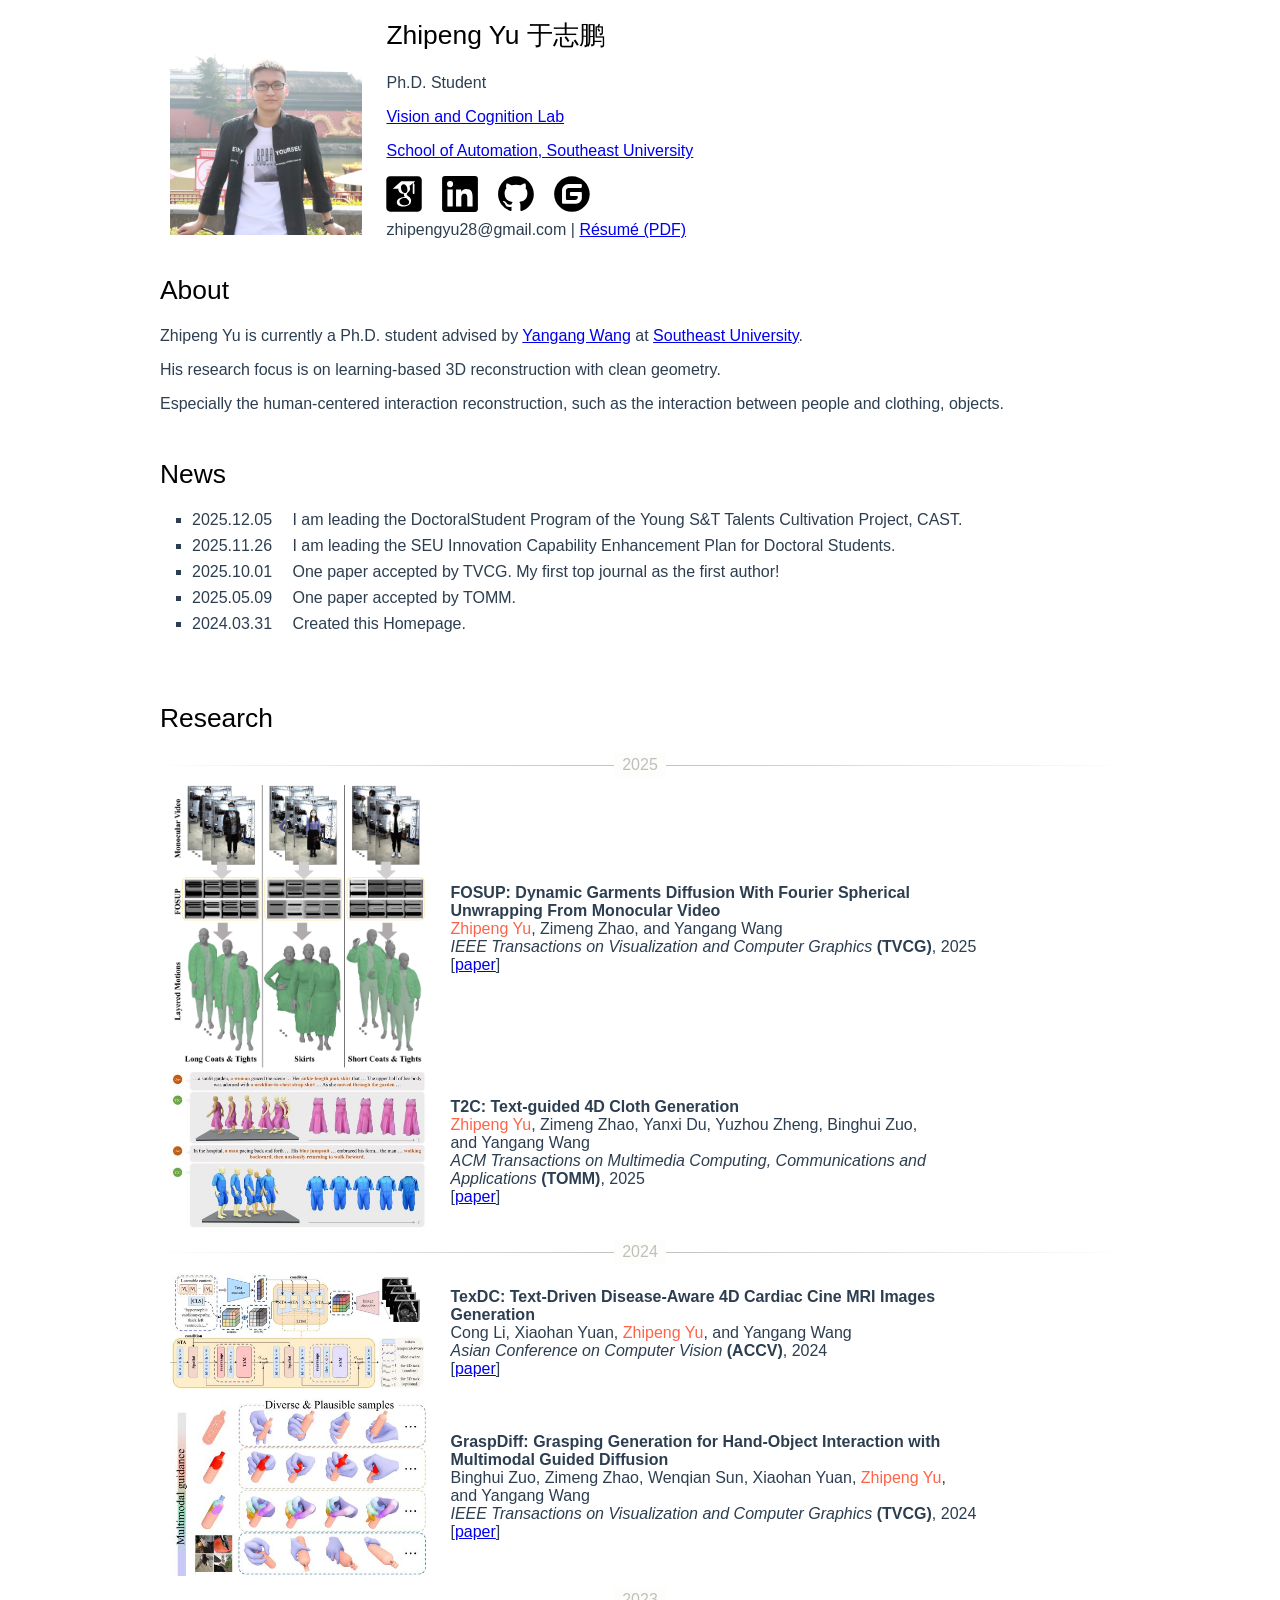
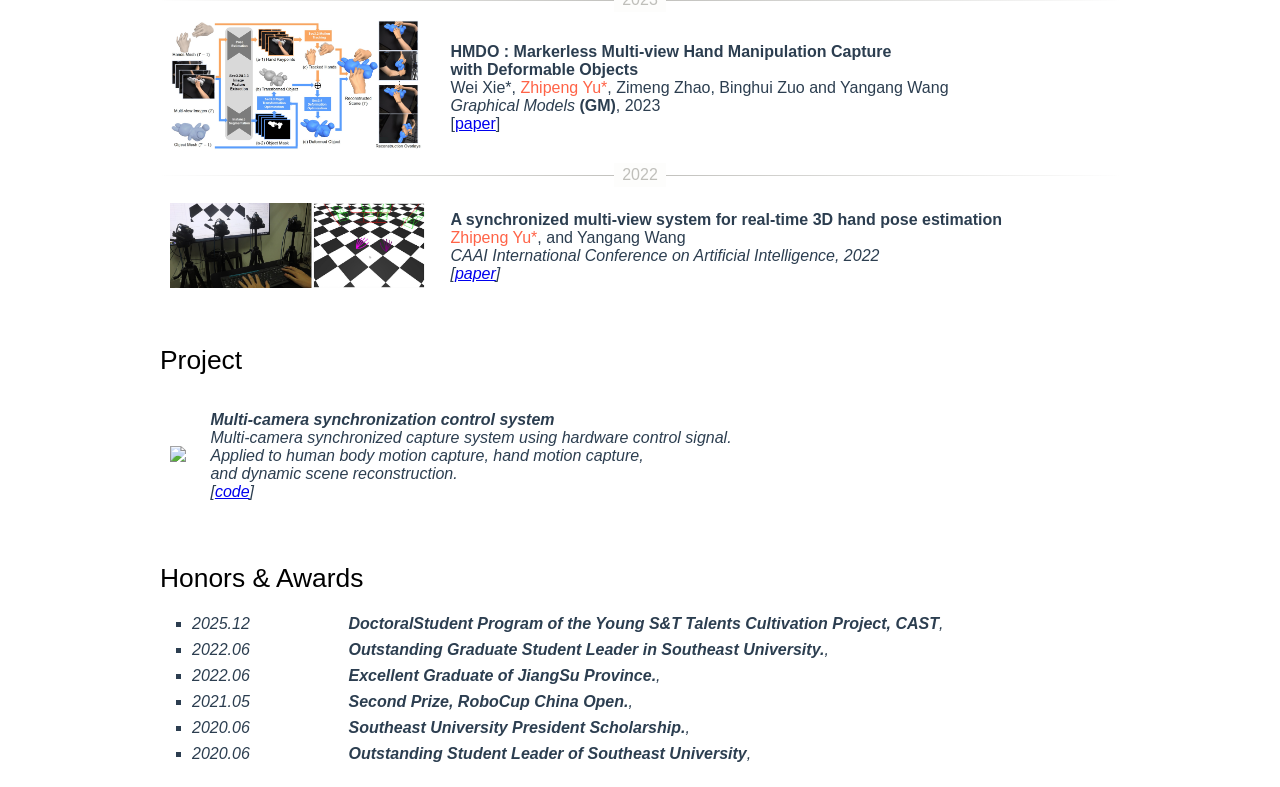
==== index.html @ 19be2512 "1" ====
<!DOCTYPE html>
<!-- saved from url=(0025)https://zhipengyu28.github.io/ -->
<html><head><meta http-equiv="Content-Type" content="text/html; charset=UTF-8">
    
    
    <title>Zhipeng Yu</title>
    
    <meta name="author" content="Zhipeng Yu">

    <!-- Enable responsive viewport -->
    <meta name="viewport" content="width=device-width, initial-scale=1.0">
    <meta name="keywords" content="Zhipeng Yu, Yu Zhipeng, Zhipeng, 于, 志鹏, 东南大学, 自动化学院">

    <!-- Le styles -->
    <link href="./Zhipeng Yu_files/bootstrap.min.css" rel="stylesheet">
    <link href="./Zhipeng Yu_files/font-awesome.min.css" rel="stylesheet">
    <link href="./Zhipeng Yu_files/syntax.css" rel="stylesheet">
    <link href="./Zhipeng Yu_files/style.css" rel="stylesheet">
    <link rel="shortcut icon" href="https://tneitap.gitee.io/assets/imgs/icons/head_mice.svg" type="image/x-icon">

    <link rel="alternate" type="application/rss+xml" title="" href="https://tneitap.gitee.io/assets/feed.xml">
    <!-- Global site tag (gtag.js) - Google Analytics -->
    <script type="text/javascript" async="" src="https://www.google-analytics.com/analytics.js"></script><script type="text/javascript" async="" src="./Zhipeng Yu_files/inpage_linkid.js.下载" id="undefined"></script><script type="text/javascript" async="" src="./Zhipeng Yu_files/ga.js.下载"></script><script type="text/javascript" async="" src="./Zhipeng Yu_files/analytics.js.下载"></script><script async="" src="./Zhipeng Yu_files/js"></script>
    <script>
        window.dataLayer = window.dataLayer || [];
        function gtag(){dataLayer.push(arguments);}
        gtag('js', new Date());

        gtag('config', 'UA-143609665-1');
    </script>

    <style>
        #icon-list li{list-style-type:none; float:left; margin:0px; padding-left: 0px}
        #icon-list li a { position:relative; display:block;margin-right:20px}
        #icon-list img { width: 36px; height: 36px; display:block}
        #icon-list img:hover { -webkit-transform: scale(1.2); 
                        -moz-transform: scale(1.2); 
                        -o-transform: scale(1.2); 
                        -ms-transform: scale(1.2); 
                        filter:alpha(Opacity=60);
                        -moz-opacity:0.6;
                        opacity: 0.6;}
    </style>
</head>

<body>
    <div class="ccontent"> 
    <!-- Post The Following Info in the center.  -->

        <div class="content heading">
        <!-- content heading -left -->
        <div id="contact-list" class="div_left">
                <img src="./Zhipeng Yu_files/yzp_profile.JPG" class="img-circle">
        </div>

        <!-- content heading -right -->
        <div id="contact-list" class="div_right">
            <h1>Zhipeng Yu 于志鹏</h1>
            <p>Ph.D. Student</p>
            <p><a href="https://www.yangangwang.com/#people">Vision and Cognition Lab</a></p>
            <p><a href="https://automation.seu.edu.cn/main.htm">School of Automation, Southeast University</a></p>

            <!-- Link of other accounts:  -->
            <div id="icon-list">
                <li><a href="https://scholar.google.com/citations?hl=en&user=5W_KqvQAAAAJ">
                    <img src="./Zhipeng Yu_files/link_ScholarSquare_1024full.svg" title="Google Scholar">
                    </a>
                </li>
                <li><a href="https://www.linkedin.com/in/%E5%BF%97%E9%B9%8F-%E4%BA%8E-923201301/">
                    <img src="./Zhipeng Yu_files/link_LinkedinSquare_1024full.svg" title="LinkedIn">
                    </a>
                </li>
                <li><a href="https://github.com/ZhiPengYU28">
                    <img src="./Zhipeng Yu_files/link_GithubCircle_1024full.svg" title="Github">
                    </a>
                </li>
                <li><a href="https://gitee.com/zhipengyu_admin">
                    <img src="./Zhipeng Yu_files/link_GiteeCircle_1024full.svg" title="Gitee">
                    </a>
                </li>
                <!-- <li><a href="https://stackoverflow.com/users/8906697/Zhipeng-Yu?tab=profile">
                    <img src="./Zhipeng Yu_files/link_StackoverflowSquare_1024full.svg" title="Stackoverflow">
                    </a>
                </li> -->
                <!-- <li><a href="https://www.zhihu.com/people/????">
                    <img src="./Zhipeng Yu_files/link_ZhihuSquare2.svg" title="ZhiHu">
                    </a>
                </li> -->
            </div>
            
            <div id="contact-list" style="line-height: 36px">
                <ul class="list-unstyled list-inline"></ul>
                <p>zhipengyu28@gmail.com | <a href="https://zhipengyu28.github.io/doc/resume.pdf"> Résumé (PDF) </a> </p>
            </div>
        </div> <!-- end div_right -->
        </div> <!-- end content heading -->

        <div class="Bio">
        <header>
            <h1 margin="0px"> About</h1>
        </header>
        <p>
        Zhipeng Yu is currently a Ph.D. student advised by <a href="https://www.yangangwang.com/">Yangang Wang</a> at <a href="https://www.seu.edu.cn/">Southeast University</a>. 
        </p>
        <p>
        His research focus is on learning-based 3D reconstruction with clean geometry.
        </p>
        Especially the human-centered interaction reconstruction, such as the interaction between people and clothing, objects.
        </div>

        <br>
        <br>
        <div class="News">
        <header>
            <h1> News</h1>
        </header>

        <ul style="padding-left:2em">
            <li style="padding-bottom:0.5em">
                <span style="display:inline-block;width:6em">2025.12.05</span>
                <span>I am leading the DoctoralStudent Program of the Young S&T Talents Cultivation Project, CAST.</span>
            </li>
            <li style="padding-bottom:0.5em">
                <span style="display:inline-block;width:6em">2025.11.26</span>
                <span> I am leading the SEU Innovation Capability Enhancement Plan for Doctoral Students.</span>
            </li>
            <li style="padding-bottom:0.5em">
                <span style="display:inline-block;width:6em">2025.10.01</span>
                <span>One paper accepted by TVCG. My first top journal as the first author!</span>
            </li>
            <li style="padding-bottom:0.5em">
                <span style="display:inline-block;width:6em">2025.05.09</span>
                <span>One paper accepted by TOMM.</span>
            </li>
            <li style="padding-bottom:0.5em">
                <span style="display:inline-block;width:6em">2024.03.31</span>
                <span>Created this Homepage.</span>
            </li>
        </ul>
        </div>
        

        <br>
        <br>
        <div class="Research">
        <header>
            <h1> Research </h1>
        </header>
            <hr class="hr-text" data-content="2025">
            <!-- TeGM -->
            <div id="FOSUP" class="div_left">
                <img src="./Zhipeng Yu_files/FOSUP.jpg" class="img-square" width="256">
            </div>
            <div id="FOSUP" class="div_right">
                <p><strong>FOSUP: Dynamic Garments Diffusion With Fourier Spherical <br> Unwrapping From Monocular Video</strong>
                    <br><font color="#FF6347">Zhipeng Yu</font>, Zimeng Zhao, and Yangang Wang<br>
                    <em>IEEE Transactions on Visualization and Computer Graphics</em><b> (TVCG)</b>, 2025
                    <br>[<a href="https://ieeexplore.ieee.org/document/11217272">paper</a>]
                </p>
            </div>

            <!-- T2C -->
            <div id="T2C" class="div_left">
                <img src="./Zhipeng Yu_files/T2C.jpg" class="img-square" width="256">
            </div>
            <div id="T2C" class="div_right">
                <p><strong>T2C: Text-guided 4D Cloth Generation</strong>
                    <br><font color="#FF6347">Zhipeng Yu</font>, Zimeng Zhao, Yanxi Du, Yuzhou Zheng, Binghui Zuo, <br>and Yangang Wang<br>
                    <em>ACM Transactions on Multimedia Computing, Communications and <br>Applications</em><b> (TOMM)</b>, 2025
                    <br>[<a href="https://dl.acm.org/doi/10.1145/3735642">paper</a>]
                </p>
            </div>

            <hr class="hr-text" data-content="2024">
            <!-- TexDC -->
            <div id="TexDC" class="div_left">
                <img src="./Zhipeng Yu_files/TexDC.jpg" class="img-square" width="256">
            </div>
            <div id="TexDC" class="div_right">
                <p><strong>TexDC: Text-Driven Disease-Aware 4D Cardiac Cine MRI Images <br>Generation</strong>
                    <br>Cong Li, Xiaohan Yuan, <font color="#FF6347">Zhipeng Yu</font>, and Yangang Wang<br>
                    <em>Asian Conference on Computer Vision</em><b> (ACCV)</b>, 2024
                    <br>[<a href="https://openaccess.thecvf.com/content/ACCV2024/html/Liu_TexDC_Text-Driven_Disease-Aware_4D_Cardiac_Cine_MRI_Images_Generation_ACCV_2024_paper.html">paper</a>]
                </p>
            </div>

            <!-- GraspDiff -->
            <div id="GraspDiff" class="div_left">
                <img src="./Zhipeng Yu_files/GraspDiff.jpg" class="img-square" width="256">
            </div>
            <div id="GraspDiff" class="div_right">
                <p><strong>GraspDiff: Grasping Generation for Hand-Object Interaction with <br>Multimodal Guided Diffusion</strong>
                    <br>Binghui Zuo, Zimeng Zhao, Wenqian Sun, Xiaohan Yuan, <font color="#FF6347">Zhipeng Yu</font>, <br>and Yangang Wang<br>
                    <em>IEEE Transactions on Visualization and Computer Graphics</em><b> (TVCG)</b>, 2024
                    <br>[<a href="https://ieeexplore.ieee.org/document/10689328">paper</a>]
                </p>
            </div>

            <hr class="hr-text" data-content="2023">
            <!-- hmdo2023 -->
            <!-- https://www.webofscience.com/wos/alldb/full-record/MEDLINE:37022000 -->
            <div id="hmdo2023" class="div_left">
                <img src="./Zhipeng Yu_files/paper_2023_hmdo.png" class="img-square" width="256">
            </div>
            <div id="hmdo2023" class="div_right">
                <p><strong>HMDO : Markerless Multi-view Hand Manipulation Capture <br>with Deformable Objects</strong>
                    <br>Wei Xie*, <font color="#FF6347">Zhipeng Yu*</font>, Zimeng Zhao, Binghui Zuo and Yangang Wang<br>
                    <em>Graphical Models</em><b> (GM)</b>, 2023
                    <br>[<a href="https://arxiv.org/abs/2301.07652">paper</a>]
                </p>
            </div>

            <hr class="hr-text" data-content="2022">
            <!-- CICAI -->
            <!-- https://www.webofscience.com/wos/alldb/full-record/MEDLINE:37022000 -->
            <div id="CICAI" class="div_left">
                <img src="./Zhipeng Yu_files/CICAI.jpg" class="img-square" width="256">
            </div>
            <div id="CICAI" class="div_right">
                <p><strong>A synchronized multi-view system for real-time 3D hand pose estimation</strong>
                    <br><font color="#FF6347">Zhipeng Yu*</font>, and Yangang Wang<br>
                    <em>CAAI International Conference on Artificial Intelligence, 2022
                    <br>[<a href="https://dl.acm.org/doi/10.1007/978-3-031-20503-3_53">paper</a>]
                </p>
            </div>
        </div>


        <br>
        <br/>
        <div class="Project">
        <header>
            <h1> Project </h1>
        </header>
            <!-- Multi-camera synchronization control system -->
            <div id="camera2023" class="div_left">
                <img src="./Zhipeng Yu_files/project_2022_multicamera.png" class="img-square" width="256">
            </div>
            <div id="camera2023" class="div_right">
                <p><strong>Multi-camera synchronization control system</strong>
                    <br>Multi-camera synchronized capture system using hardware control signal.
                    <br>Applied to human body motion capture, hand motion capture, <br>and dynamic scene reconstruction.
                    <br>[<a href="https://gitee.com/seuvcl/vclopenmocap">code</a>]
                </p>
            </div>
        </div>
        

        <br/>
        <br>
        <div class="Honors & Awards">
        <header>
            <h1> Honors & Awards </h1>
        </header>

        <ul style="padding-left:2em">
            <li style="padding-bottom:0.5em">
                <span style="display:inline-block;width:9.5em">2025.12</span>
                <span style="font-weight:bold">DoctoralStudent Program of the Young S&T Talents Cultivation Project, CAST</span>, 
            </li>
            <li style="padding-bottom:0.5em">
                <span style="display:inline-block;width:9.5em">2022.06</span>
                <span style="font-weight:bold">Outstanding Graduate Student Leader in Southeast University.</span>, 
            </li>
            <li style="padding-bottom:0.5em">
                <span style="display:inline-block;width:9.5em">2022.06</span>
                <span style="font-weight:bold">Excellent Graduate of JiangSu Province.</span>, 
            </li>
            <li style="padding-bottom:0.5em">
                <span style="display:inline-block;width:9.5em">2021.05</span>
                <span style="font-weight:bold">Second Prize, RoboCup China Open.</span>, 
            </li>
            <li style="padding-bottom:0.5em">
                <span style="display:inline-block;width:9.5em">2020.06</span>
                <span style="font-weight:bold">Southeast University President Scholarship.</span>, 
            </li>
            <li style="padding-bottom:0.5em">
                <span style="display:inline-block;width:9.5em">2020.06</span>
                <span style="font-weight:bold">Outstanding Student Leader of Southeast University</span>, 
            </li>
        </ul></div>


    </div>
    <!-- end div of ccontent  -->

</body></html>
---- Zhipeng Yu_files/style.css ----
@import url(http://fonts.googleapis.com/css?family=Ubuntu:500&subset=latin,latin-ext);

body {
    text-align: center;
    font-size: 16px;
    font-weight: 400;
	color: #2c3e50;
    font-family: Tahoma, Arial, sans-serif;
/*     margin: 0 auto; */
}

div.ccontent {
    zoom: 1;
    display*: inline;
    text-align: left;
    margin-left: auto;
    margin-right: auto;
    vertical-align: middle;
    max-width: 960px;
    min-width: 330px;
    padding-left: 10px;
    padding-right: 10px;
}

img.img-circle {
    max-width:100%;
    height:auto;
    display:block
}
div.heading {
    text-align: left;
    position: relative;
    z-index: 1;
}
div.heading div.div_left {
    padding: 30px 10px 30px 10px;
    max-width: 20%;
    min-width: 150px;
}
div.div_left, div.div_right {
    padding-left: 10px;
    padding-right: 10px;
}
div.div_left, div.div_right {
    display: inline-block;
    zoom: 1;
    display*: inline;
    text-align: left;
    margin-left: auto;
    margin-right: auto;
    vertical-align: middle;
    max-width: 960px;
}

span.highlight {
    color: #BB2222;
}

a.nav-link {
	padding-bottom: 5px;
	padding-top: 7px;
	color: #aaa;
}
a.nav-link i{
	font-size: 16px;
}
a.nav-link:hover { color: #777 }

#bio {
	font-family: "Courier New", Courier, monospace;
	font-size: 11px;
	margin: 0 auto;
	margin-bottom: 10px;
}

.page-header {
	color: #e74c3c;
	text-shadow: 1px 1px 1px rgba(150, 150, 150, 1);
}

article{
	margin-bottom: 40px;
}

.article_body{
	margin-top: 20px;
	margin-bottom: 20px;
}

.post-date {
	text-transform: uppercase;
	font-size: 14px;
	letter-spacing: 3px;
}

article {
	padding: 0 5% 0;
}

article.home div a, article.home pre a { color: #2c3e50; }
article.home div a:hover, article.home pre a:hover { color: #2c3e50; text-decoration: none; }
article img { max-width: 100%; }

h1,h2,h3,h4,h5,h6 { font-family: 'Ubuntu', sans-serif; }
article.home h1,
article.home h2,
article.home h3,
article.home h4,
article.home h5,
article.home h6 {
	font-family: 'Ubuntu', sans-serif;
	color: #f2756a;
}

article.home h1 a,
article.home h2 a,
article.home h3 a,
article.home h4 a {
	color: #f2756a;
}
article.home h1 a:hover,
article.home h2 a:hover,
article.home h3 a:hover,
article.home h4 a:hover {
	color: #e74c3c;
}

.author .author-image {
  float: left;
  margin-right: 20px;
}

footer {
	padding-top: 15px;
	font-family: 'Ubuntu';
}

/* nav-vertical-tabs component */
.nav-tabs-vertical {
    border-right: 1px solid #ddd;
}

.nav-tabs-vertical li {
    margin-right: -1px;
}

.nav-tabs-vertical>li.active>a, .nav-tabs-vertical>li.active>a:hover, .nav-tabs-vertical>li.active>a:focus {
    color: #555;
    cursor: default;
    background-color: #fff;
    border: 1px solid #ddd;
    border-right-color: transparent;
}

.nav-tabs-vertical>li>a {
    line-height: 1.428571429;
    border: 1px solid transparent;
    border-radius: 4px 0 0 4px;
}

.badge { background: #F2756A; }

#nav-menu{
    position: fixed;
    top: 45px;
    right: 45px;
    z-index: 2000;
}
#nav-menu .dropdown-menu {
    left: inherit;
    right: 0px;
}

ul.dropdown-menu>li>a>i.fa {
    width: 1.3em;
}

li {
    list-style-type: square;
}
h1, h2, h3, h4, h5, h6 {
    font: normal 165% 'century gothic', arial, sans-serif;
    color: #000000;
    margin: 0 0 14px 0;
    padding: 10px 0 5px 0;
}

.hr-text {
    line-height: 1em;
    position: relative;
    outline: 0;
    border: 0;
    color: black;
    text-align: center;
    height: 1.5em;
    opacity: 0.5;
    &:before {
      content: '';
      background: linear-gradient(to right, transparent, #818078, transparent);
      position: absolute;
      left: 0;
      top: 50%;
      width: 100%;
      height: 1px;
    }
    &:after {
      content: attr(data-content);
      position: relative;
      display: inline-block;
      color: black;
      padding: 0 0.5em;
      line-height: 1.5em;
      color: #818078;
      background-color: #fcfcfa;
    }
  }
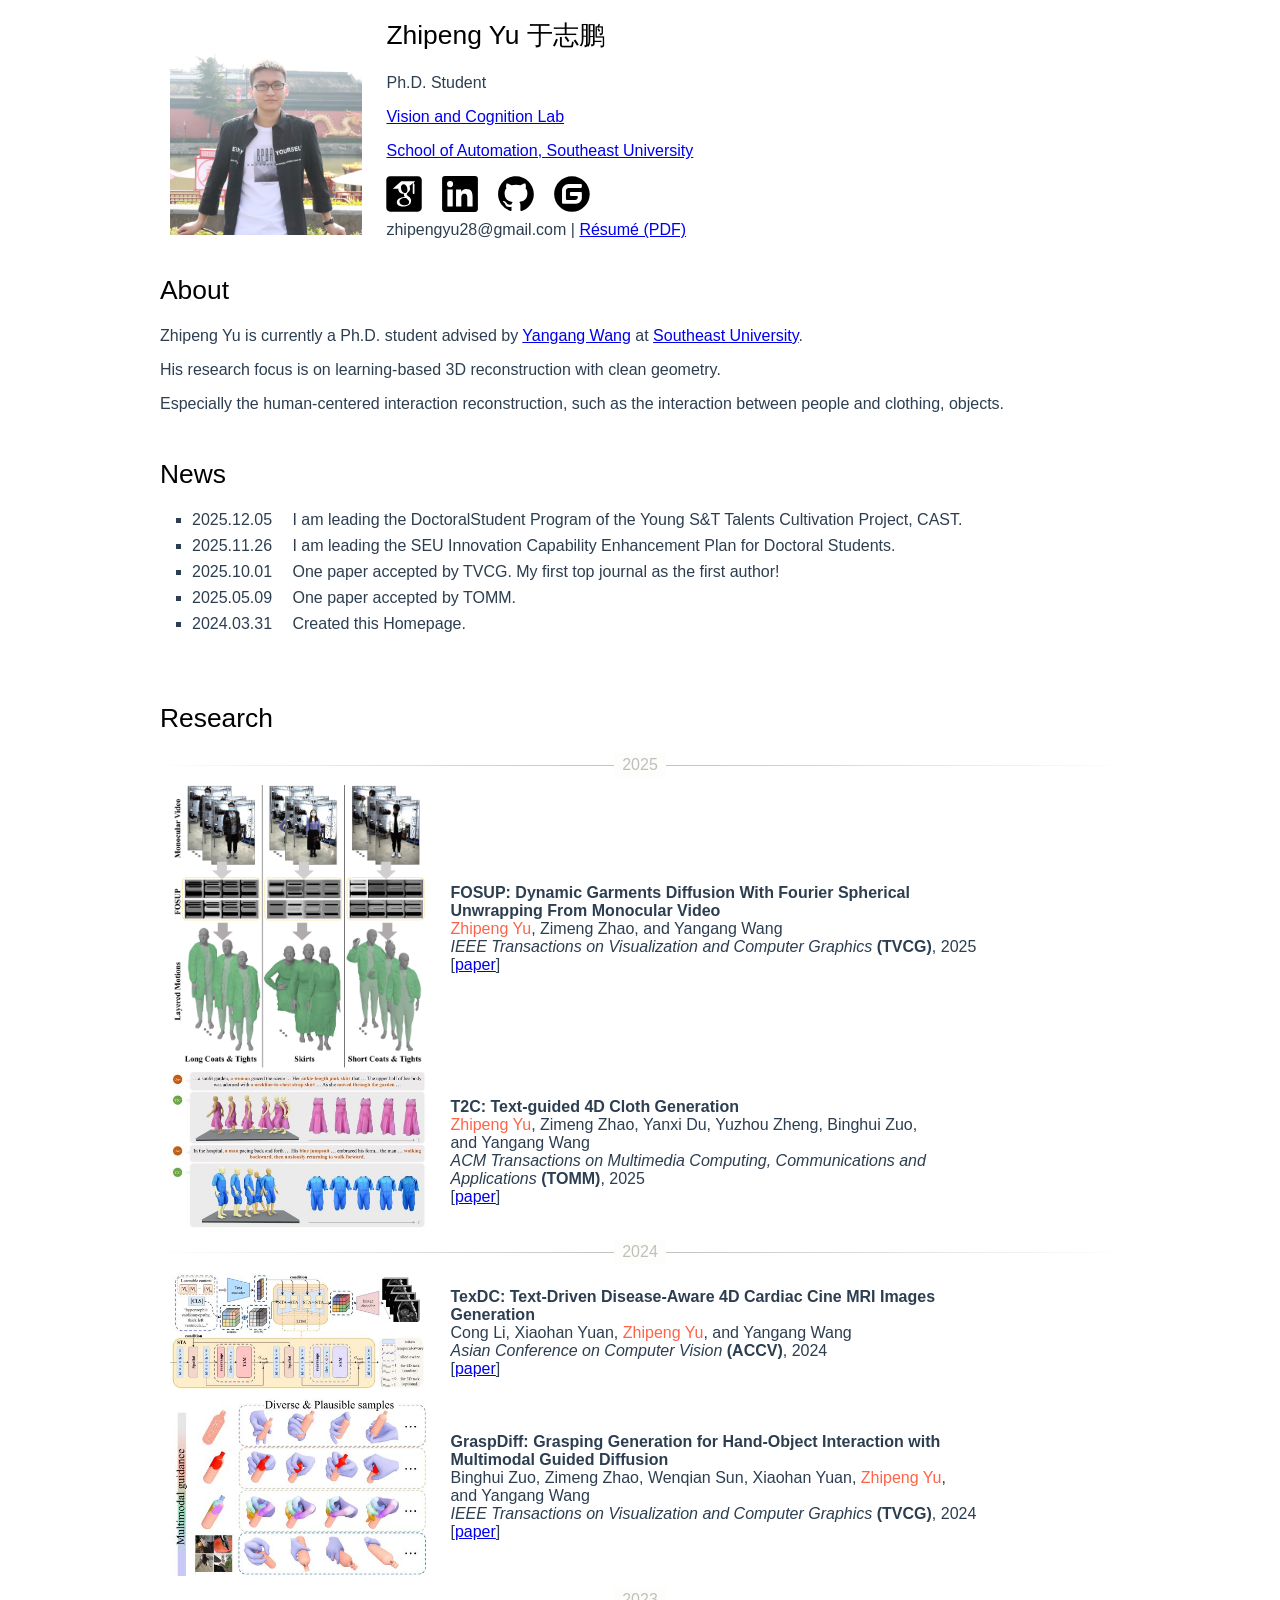
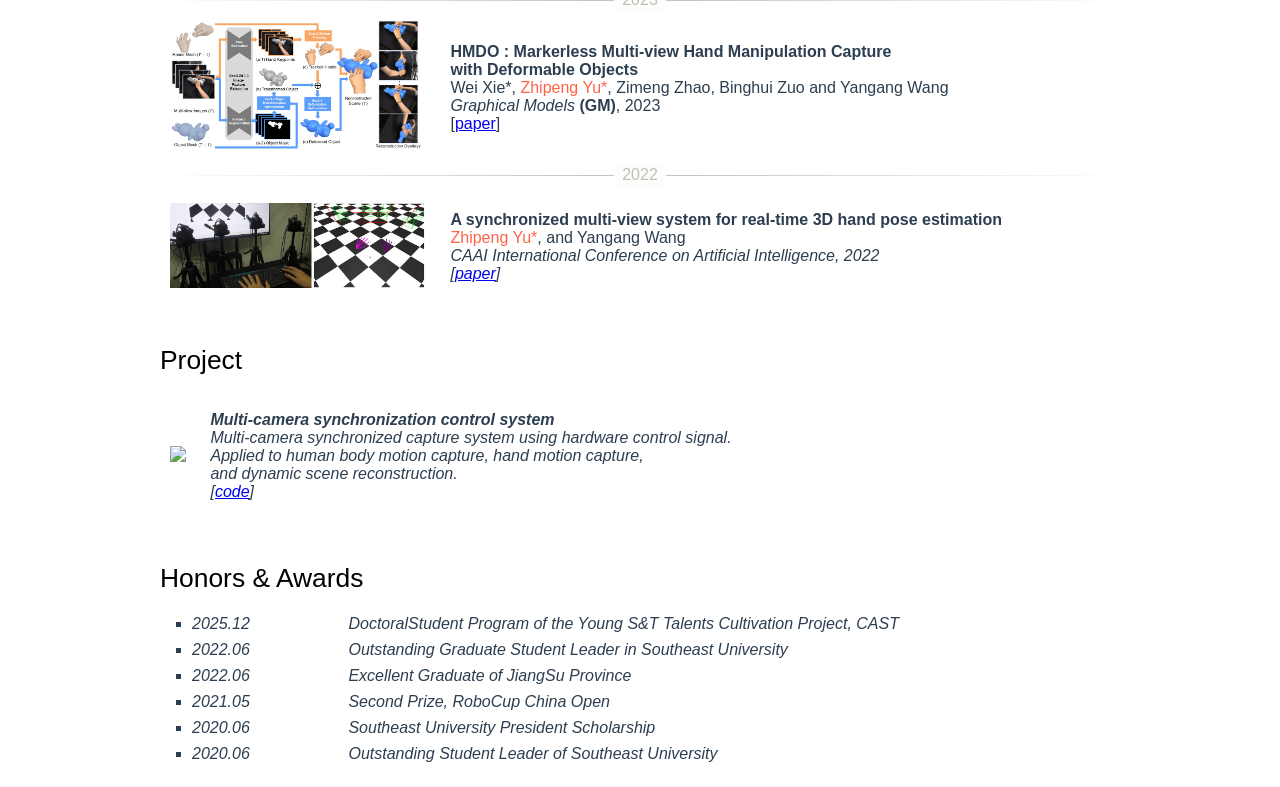
==== commit 0abc8c0c: "111" ====
--- a/index.html
+++ b/index.html
@@ -256,27 +256,27 @@
         <ul style="padding-left:2em">
             <li style="padding-bottom:0.5em">
                 <span style="display:inline-block;width:9.5em">2025.12</span>
-                <span style="font-weight:bold">DoctoralStudent Program of the Young S&T Talents Cultivation Project, CAST</span>, 
+                DoctoralStudent Program of the Young S&T Talents Cultivation Project, CAST
             </li>
             <li style="padding-bottom:0.5em">
                 <span style="display:inline-block;width:9.5em">2022.06</span>
-                <span style="font-weight:bold">Outstanding Graduate Student Leader in Southeast University.</span>, 
+                Outstanding Graduate Student Leader in Southeast University
             </li>
             <li style="padding-bottom:0.5em">
                 <span style="display:inline-block;width:9.5em">2022.06</span>
-                <span style="font-weight:bold">Excellent Graduate of JiangSu Province.</span>, 
+                Excellent Graduate of JiangSu Province
             </li>
             <li style="padding-bottom:0.5em">
                 <span style="display:inline-block;width:9.5em">2021.05</span>
-                <span style="font-weight:bold">Second Prize, RoboCup China Open.</span>, 
+                Second Prize, RoboCup China Open
             </li>
             <li style="padding-bottom:0.5em">
                 <span style="display:inline-block;width:9.5em">2020.06</span>
-                <span style="font-weight:bold">Southeast University President Scholarship.</span>, 
+                Southeast University President Scholarship
             </li>
             <li style="padding-bottom:0.5em">
                 <span style="display:inline-block;width:9.5em">2020.06</span>
-                <span style="font-weight:bold">Outstanding Student Leader of Southeast University</span>, 
+                Outstanding Student Leader of Southeast University
             </li>
         </ul></div>
 
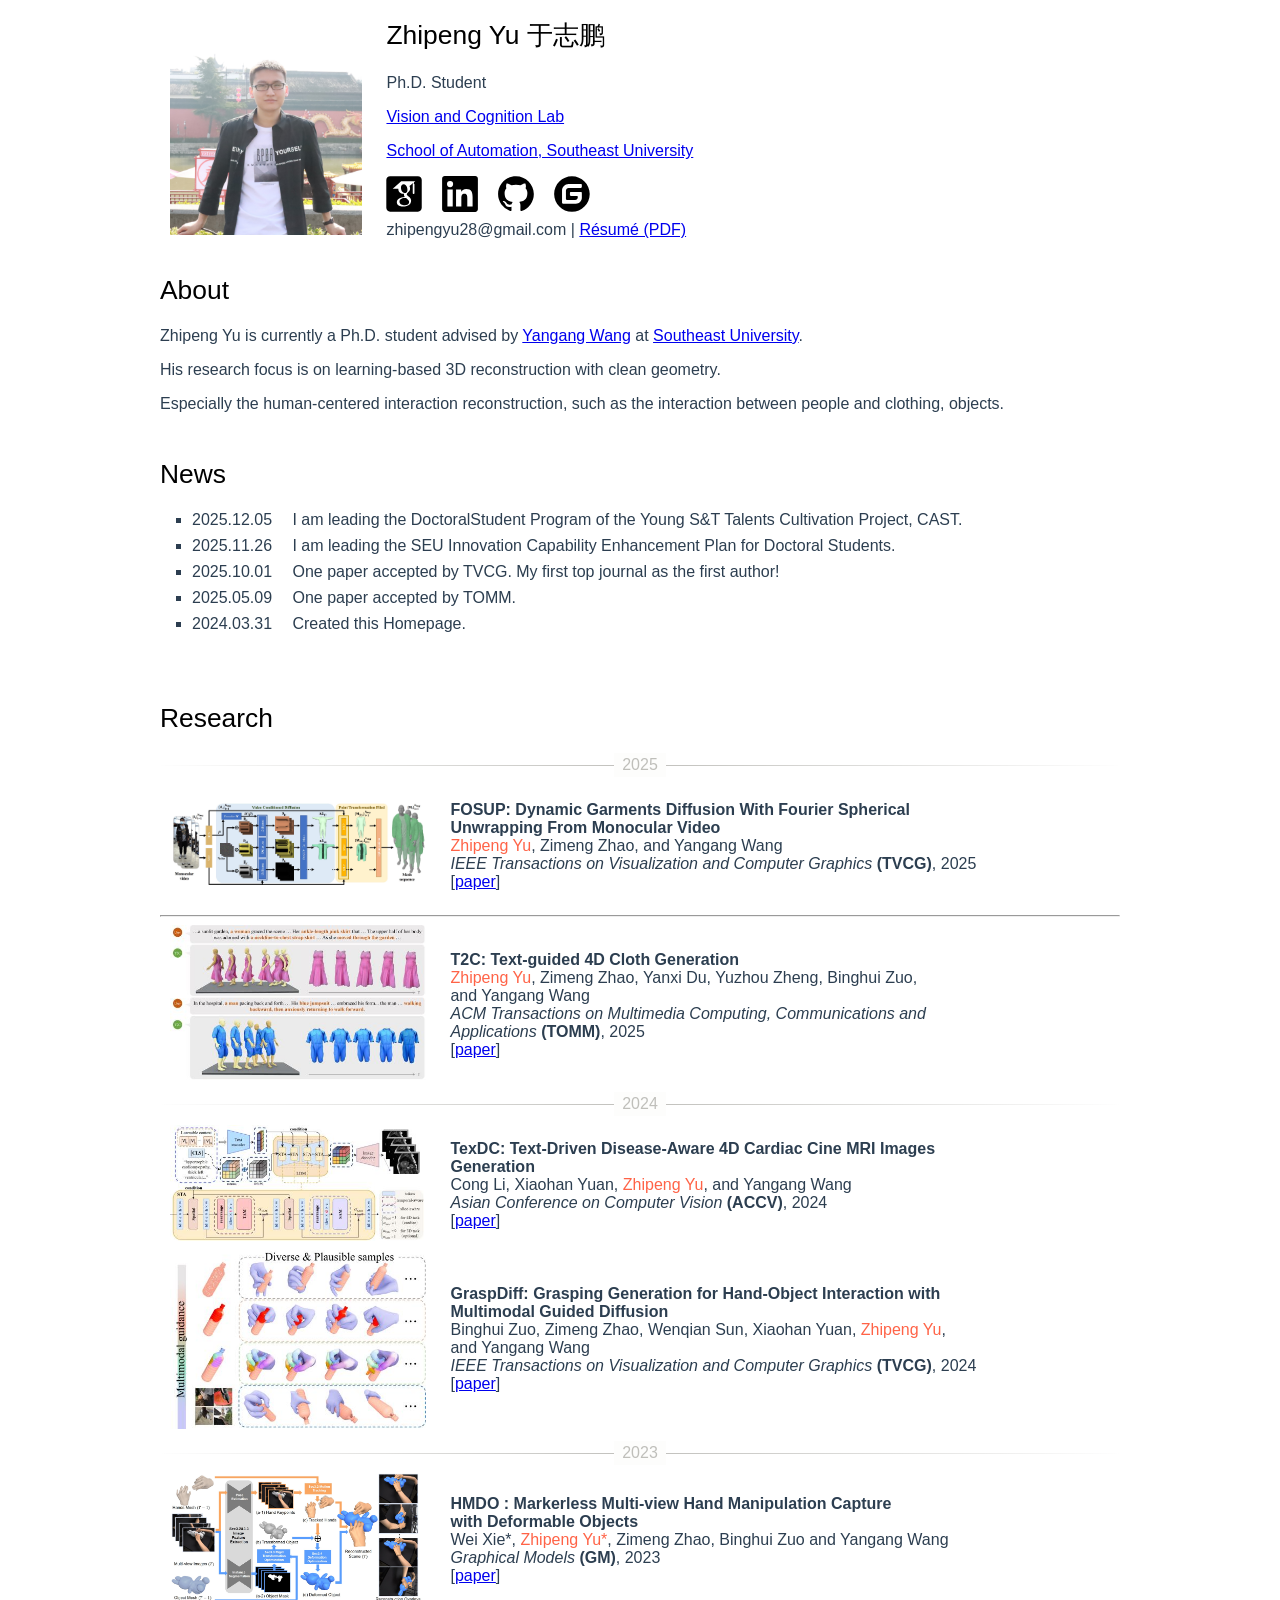
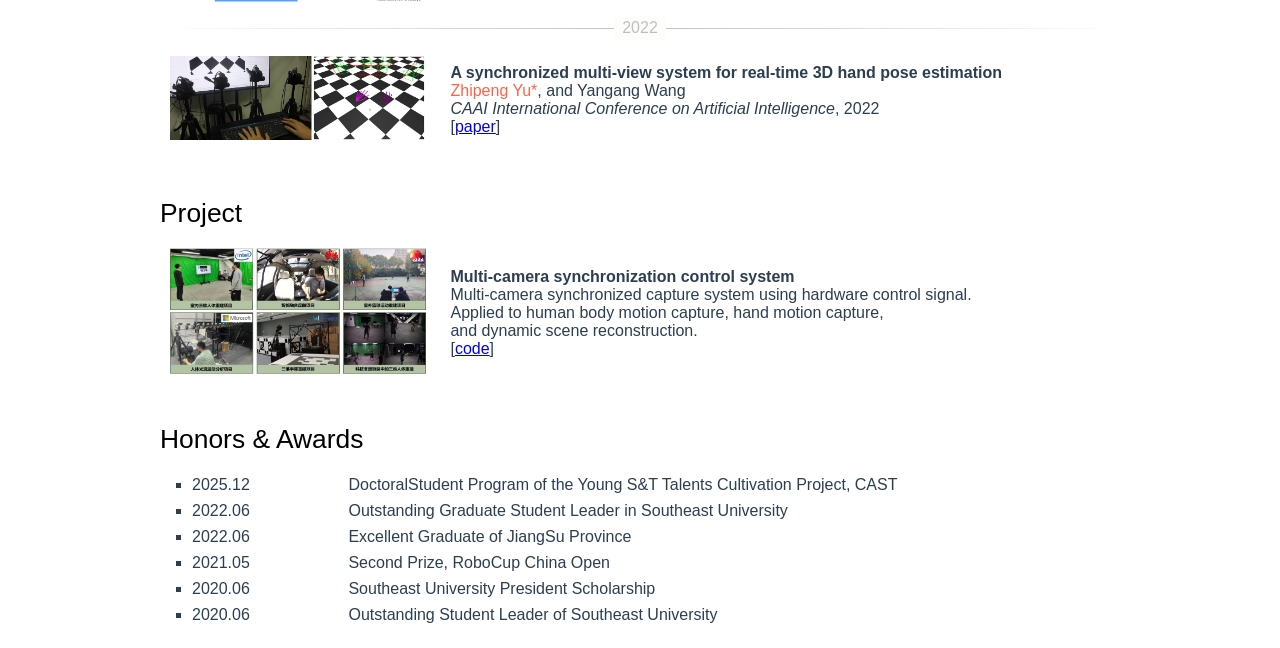
==== commit 98c06116: "111" ====
--- a/index.html
+++ b/index.html
@@ -159,6 +159,8 @@
                 </p>
             </div>
 
+            <hr class="hr">
+
             <!-- T2C -->
             <div id="T2C" class="div_left">
                 <img src="./Zhipeng Yu_files/T2C.jpg" class="img-square" width="256">
@@ -219,7 +221,7 @@
             <div id="CICAI" class="div_right">
                 <p><strong>A synchronized multi-view system for real-time 3D hand pose estimation</strong>
                     <br><font color="#FF6347">Zhipeng Yu*</font>, and Yangang Wang<br>
-                    <em>CAAI International Conference on Artificial Intelligence, 2022
+                    <em>CAAI International Conference on Artificial Intelligence</em>, 2022
                     <br>[<a href="https://dl.acm.org/doi/10.1007/978-3-031-20503-3_53">paper</a>]
                 </p>
             </div>
@@ -234,7 +236,7 @@
         </header>
             <!-- Multi-camera synchronization control system -->
             <div id="camera2023" class="div_left">
-                <img src="./Zhipeng Yu_files/project_2022_multicamera.png" class="img-square" width="256">
+                <img src="./Zhipeng Yu_files/project_2022_multicamera.jpg" class="img-square" width="256">
             </div>
             <div id="camera2023" class="div_right">
                 <p><strong>Multi-camera synchronization control system</strong>
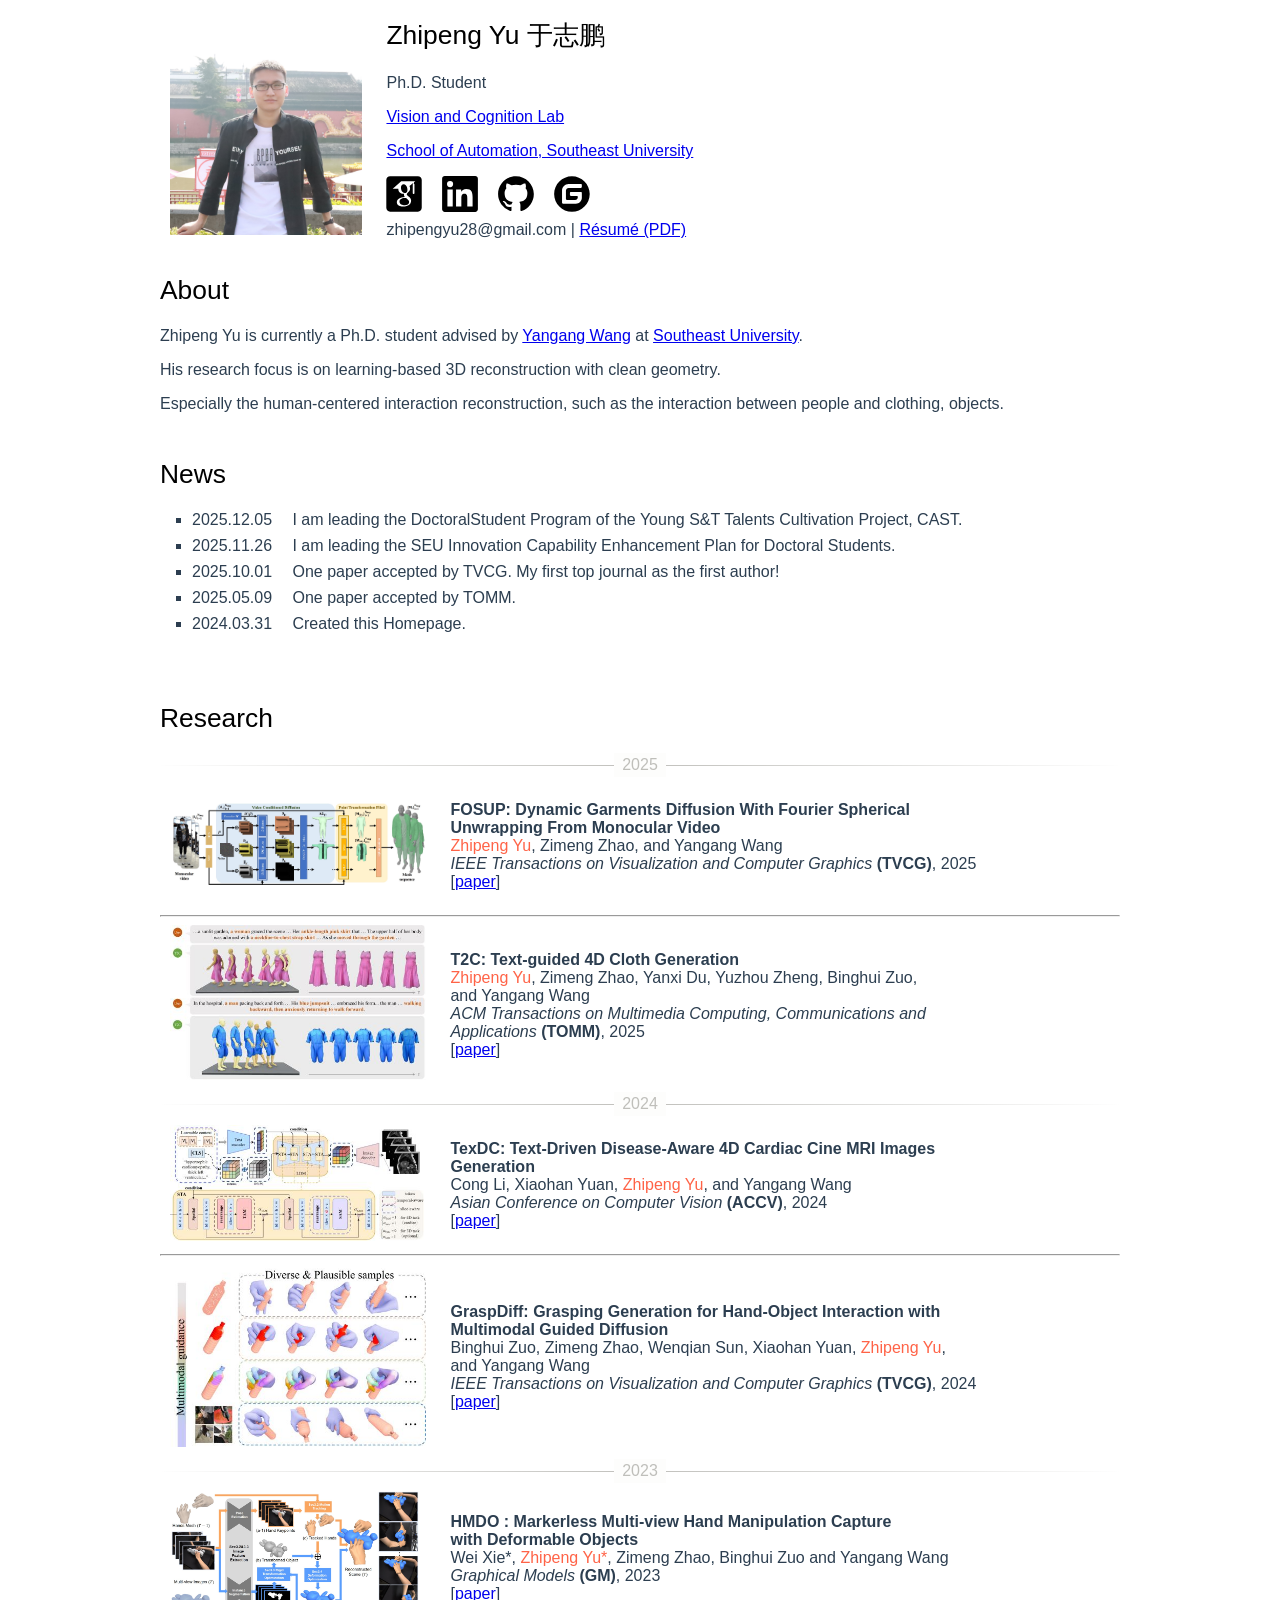
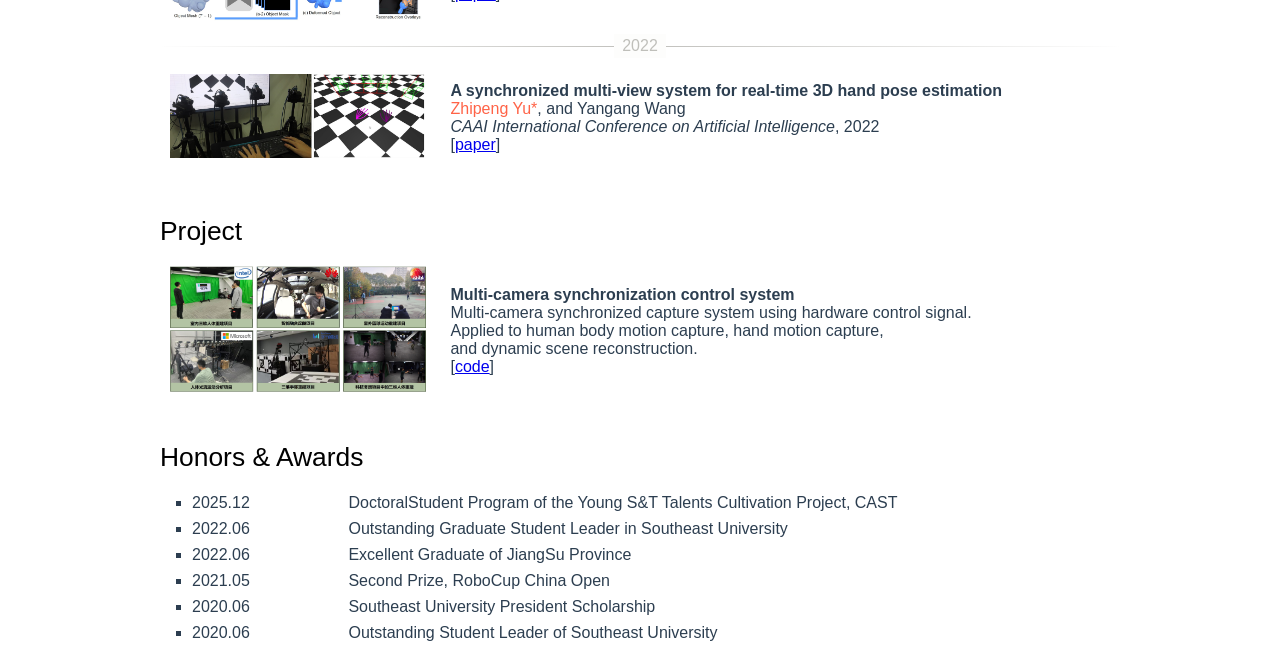
==== commit df116a67: "111" ====
--- a/index.html
+++ b/index.html
@@ -186,6 +186,8 @@
                 </p>
             </div>
 
+            <hr class="hr">
+
             <!-- GraspDiff -->
             <div id="GraspDiff" class="div_left">
                 <img src="./Zhipeng Yu_files/GraspDiff.jpg" class="img-square" width="256">
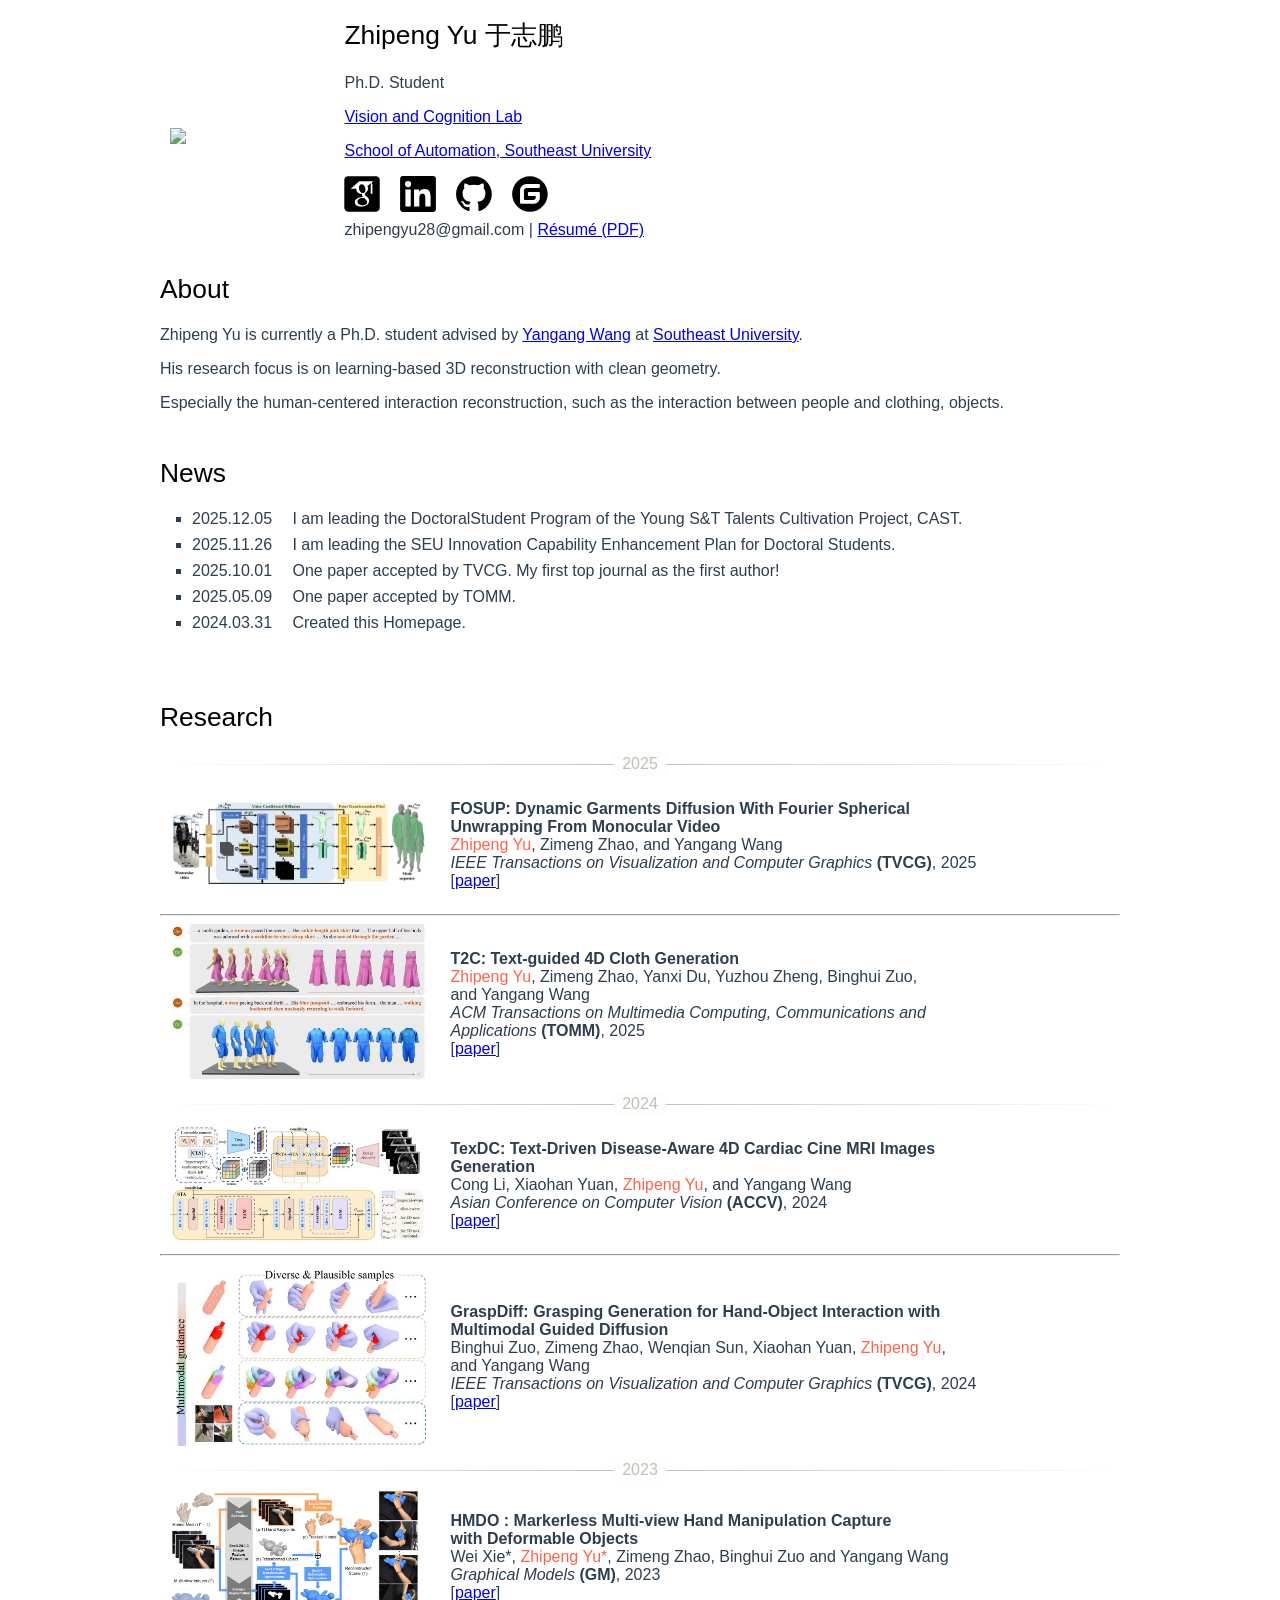
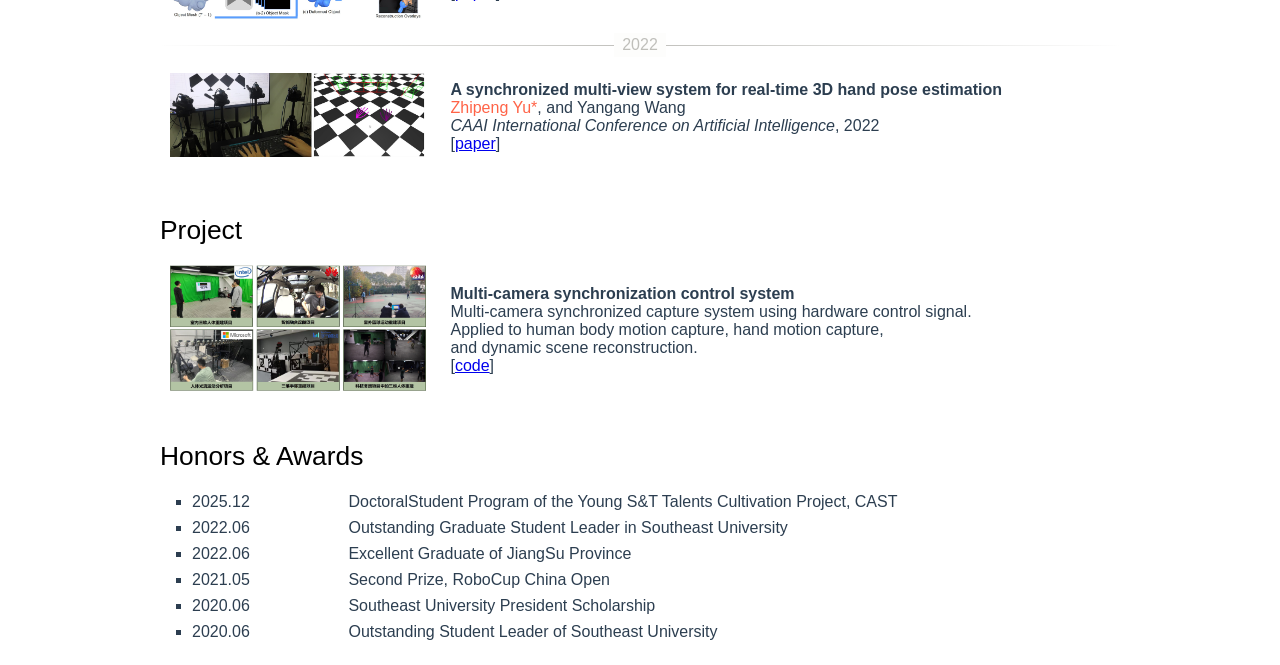
==== commit e362a83a: "111" ====
--- a/index.html
+++ b/index.html
@@ -50,7 +50,7 @@
         <div class="content heading">
         <!-- content heading -left -->
         <div id="contact-list" class="div_left">
-                <img src="./Zhipeng Yu_files/yzp_profile.JPG" class="img-circle">
+                <img src="./Zhipeng Yu_files/yzp_profile.jpg" class="img-circle">
         </div>
 
         <!-- content heading -right -->
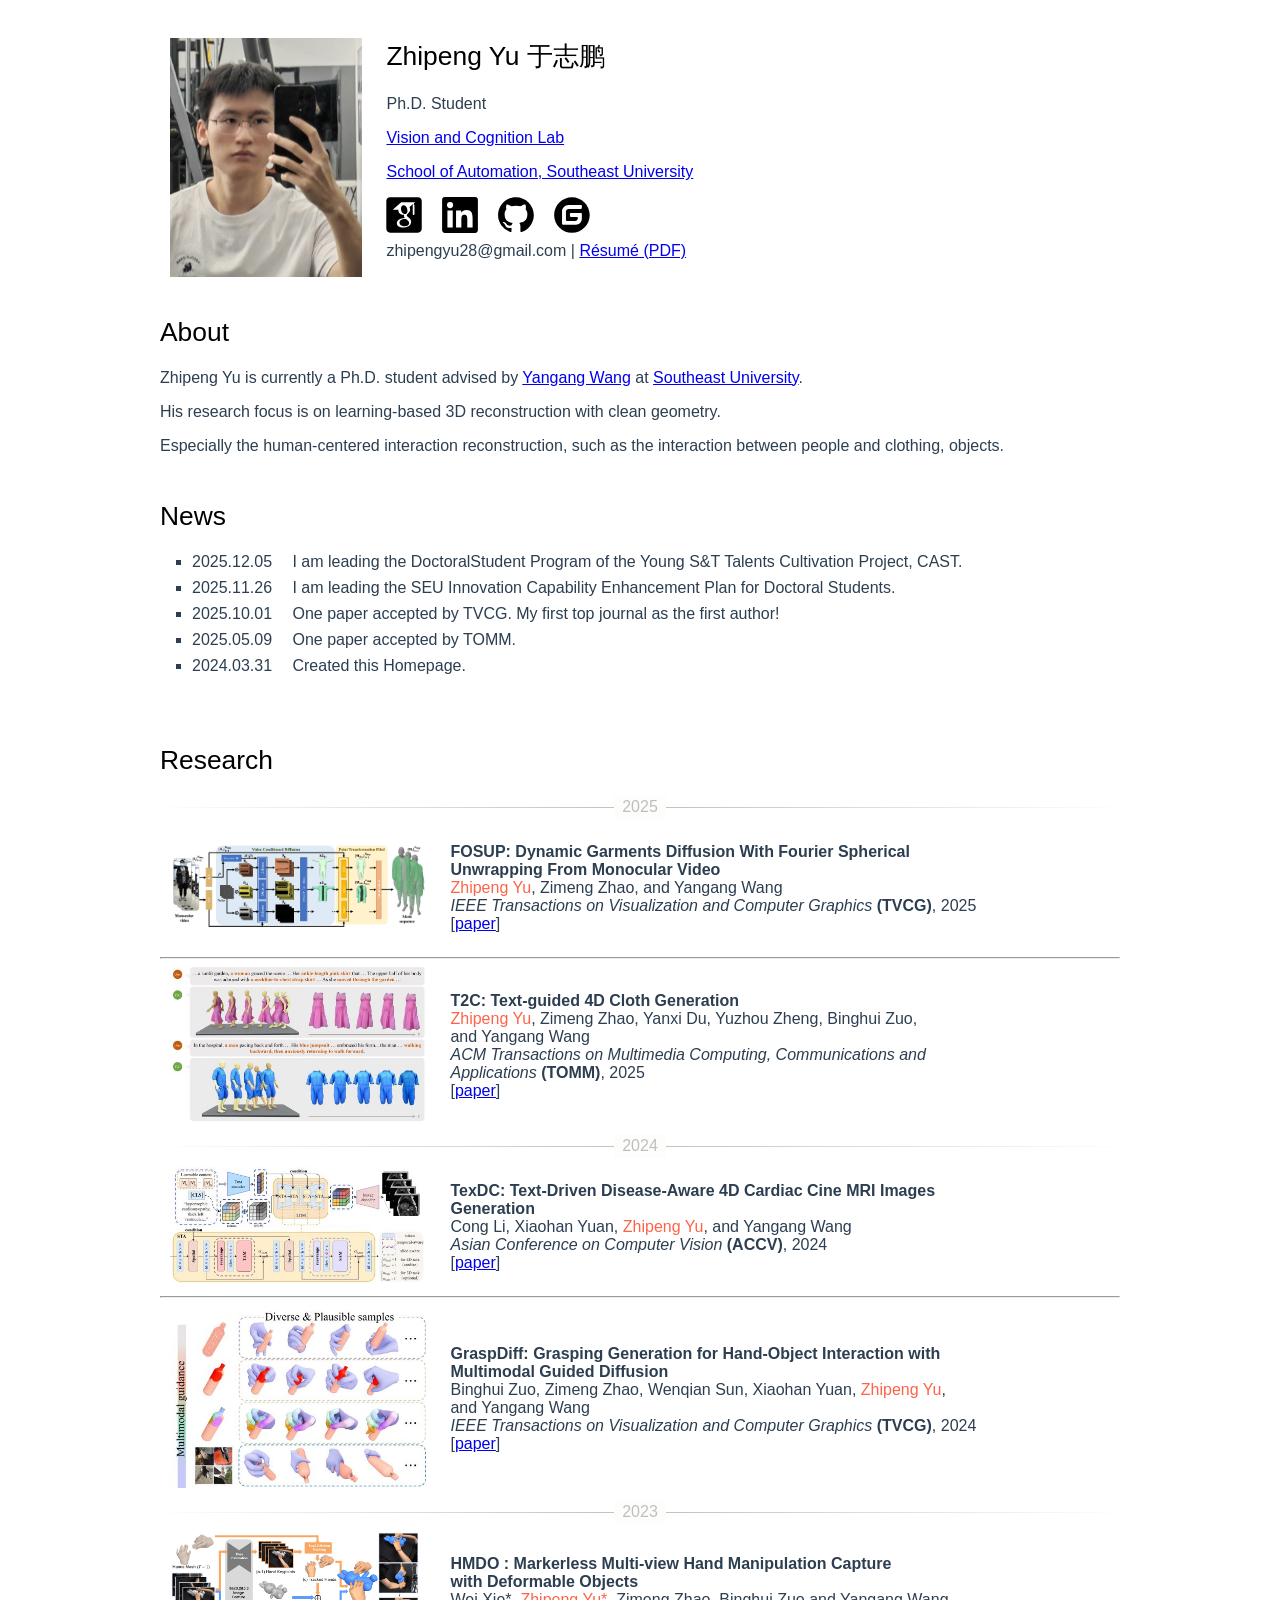
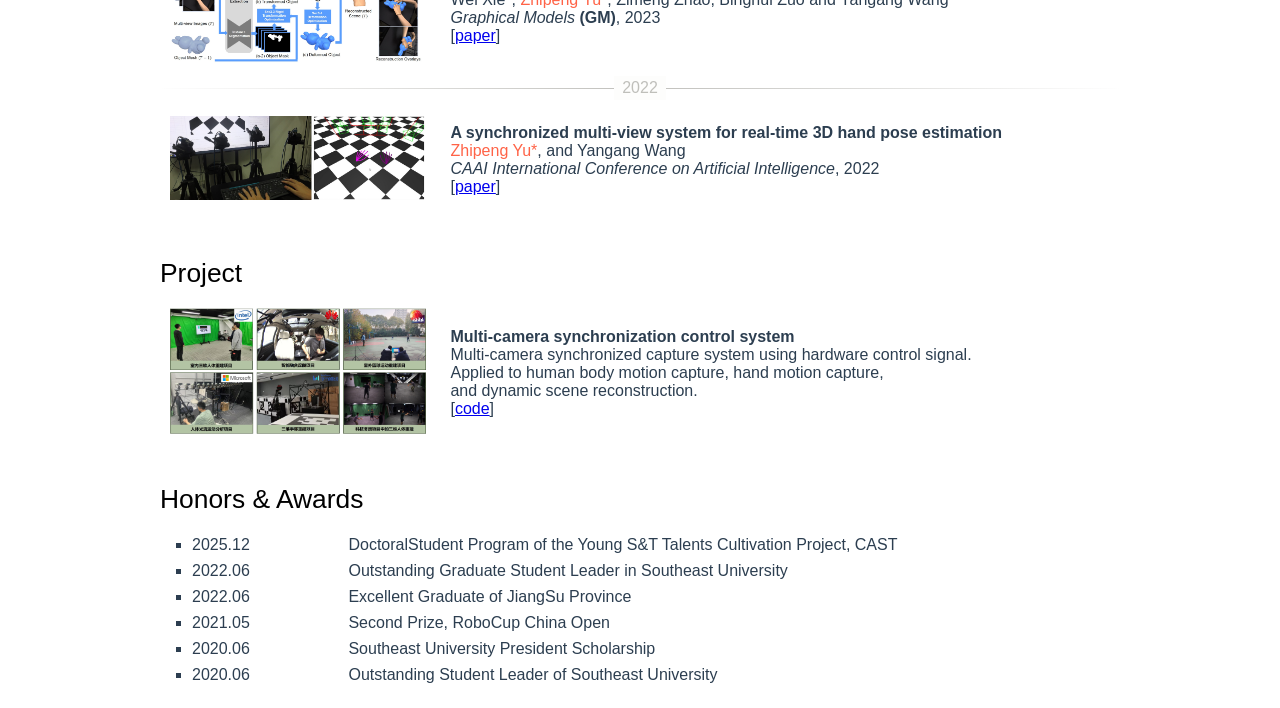
==== commit 7f475c14: "111" ====
--- a/index.html
+++ b/index.html
@@ -50,7 +50,7 @@
         <div class="content heading">
         <!-- content heading -left -->
         <div id="contact-list" class="div_left">
-                <img src="./Zhipeng Yu_files/yzp_profile.jpg" class="img-circle">
+                <img src="./Zhipeng Yu_files/yzp.jpg" class="img-circle">
         </div>
 
         <!-- content heading -right -->
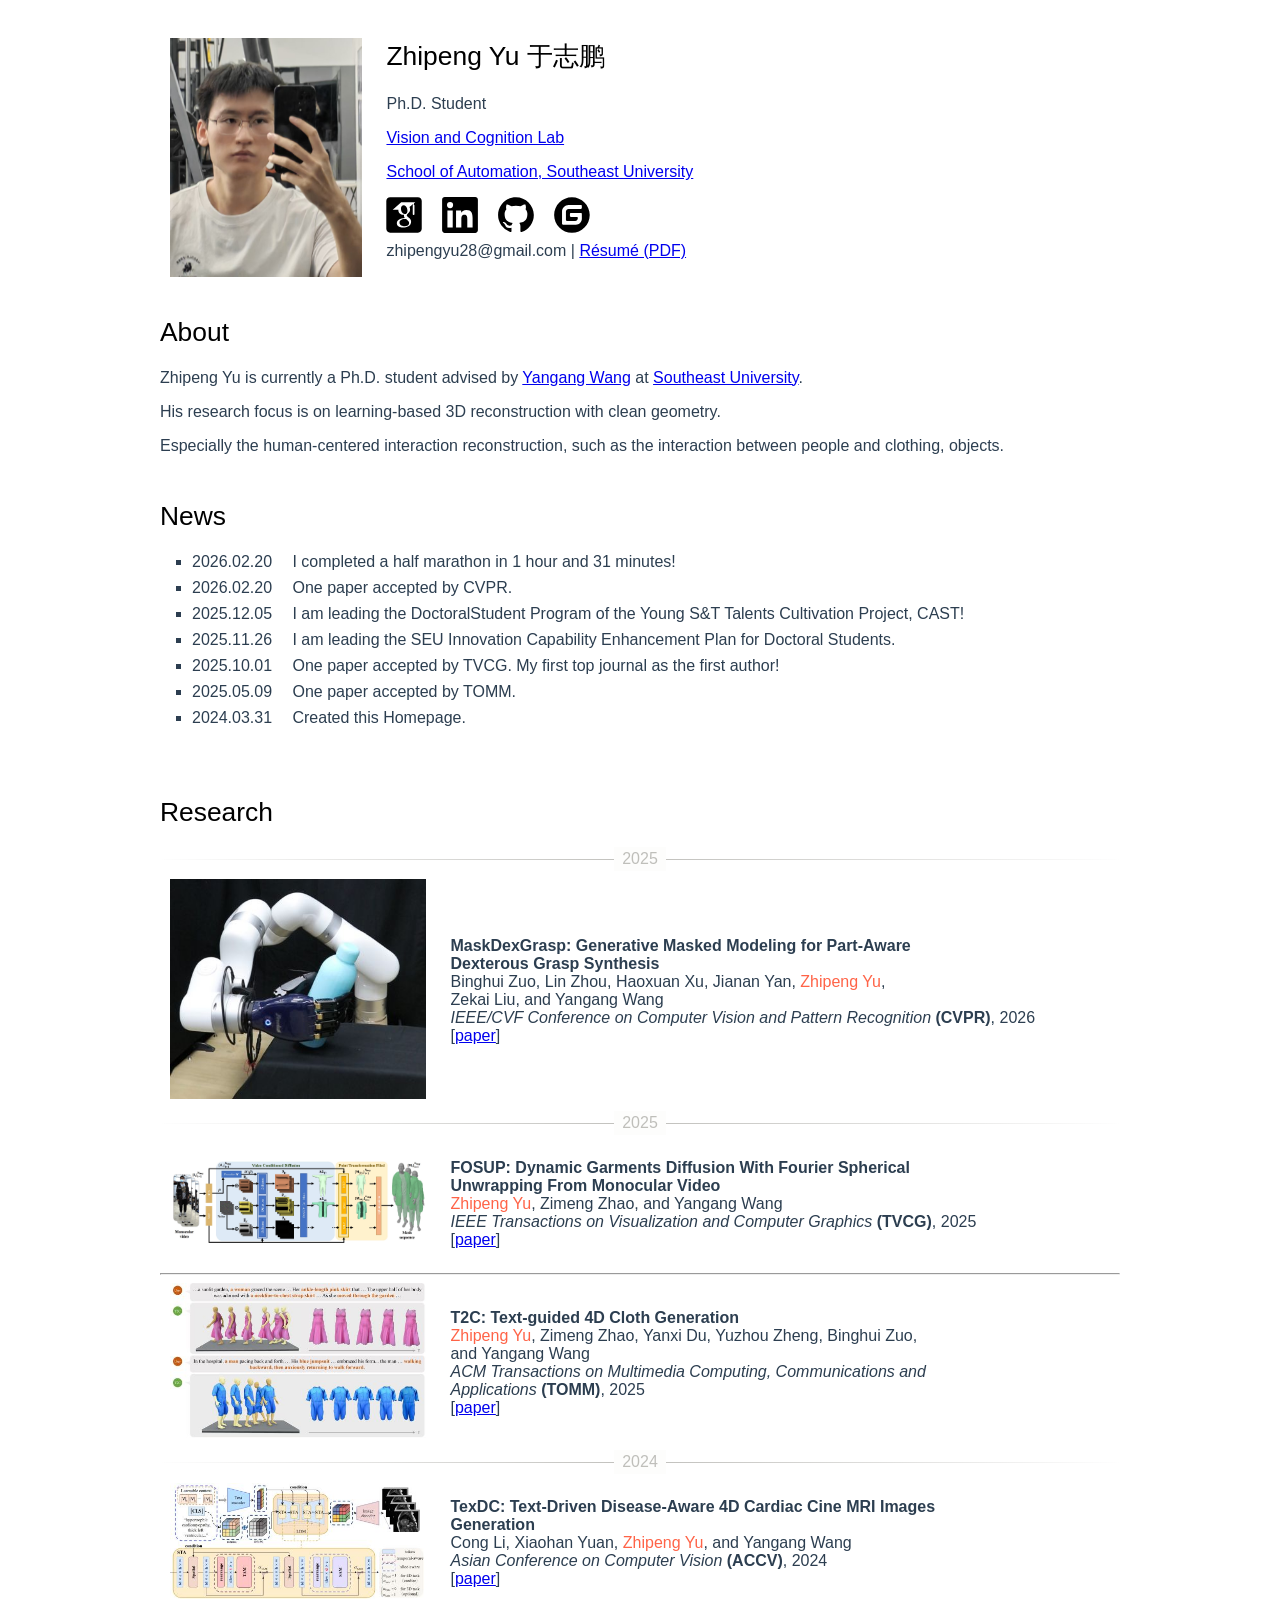
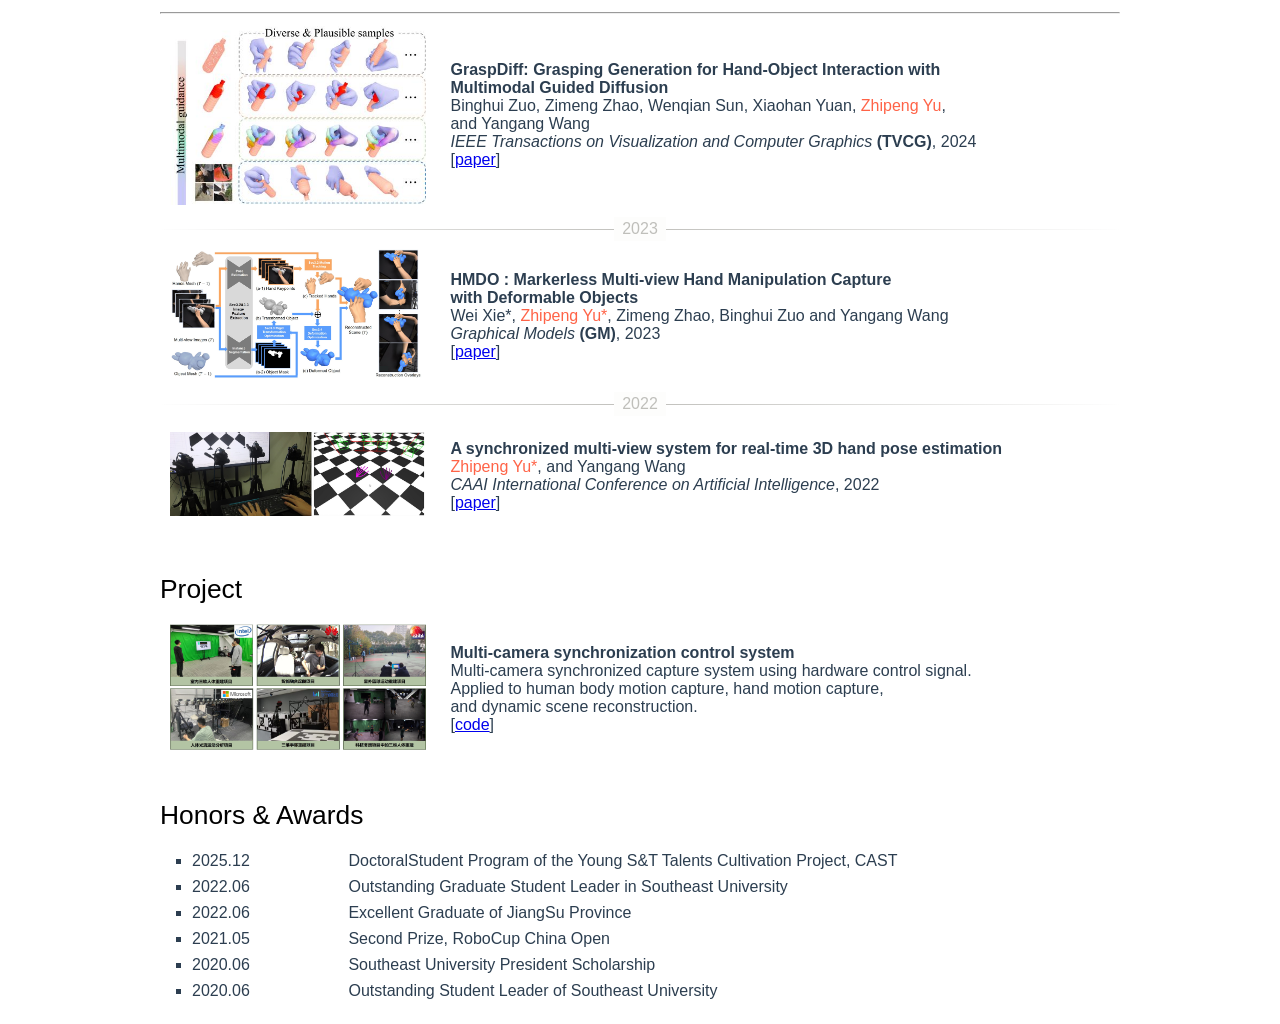
==== commit 360bf514: "111" ====
--- a/index.html
+++ b/index.html
@@ -117,8 +117,16 @@
 
         <ul style="padding-left:2em">
             <li style="padding-bottom:0.5em">
+                <span style="display:inline-block;width:6em">2026.02.20</span>
+                <span>I completed a half marathon in 1 hour and 31 minutes!</span>
+            </li>
+            <li style="padding-bottom:0.5em">
+                <span style="display:inline-block;width:6em">2026.02.20</span>
+                <span>One paper accepted by CVPR.</span>
+            </li>
+            <li style="padding-bottom:0.5em">
                 <span style="display:inline-block;width:6em">2025.12.05</span>
-                <span>I am leading the DoctoralStudent Program of the Young S&T Talents Cultivation Project, CAST.</span>
+                <span>I am leading the DoctoralStudent Program of the Young S&T Talents Cultivation Project, CAST!</span>
             </li>
             <li style="padding-bottom:0.5em">
                 <span style="display:inline-block;width:6em">2025.11.26</span>
@@ -146,6 +154,19 @@
         <header>
             <h1> Research </h1>
         </header>
+            <hr class="hr-text" data-content="2025">
+            <!-- MaskDexGrasp -->
+            <div id="MaskDexGrasp" class="div_left">
+                <img src="./Zhipeng Yu_files/MaskDexGrasp.jpg" class="img-square" width="256">
+            </div>
+            <div id="MaskDexGrasp" class="div_right">
+                <p><strong>MaskDexGrasp: Generative Masked Modeling for Part-Aware <br> Dexterous Grasp Synthesis</strong>
+                    <br>Binghui Zuo, Lin Zhou, Haoxuan Xu, Jianan Yan, <font color="#FF6347">Zhipeng Yu</font>, <br>Zekai Liu, and Yangang Wang<br>
+                    <em>IEEE/CVF Conference on Computer Vision and Pattern Recognition</em><b> (CVPR)</b>, 2026
+                    <br>[<a href="https://cvpr.thecvf.com/virtual/2026/poster/39063">paper</a>]
+                </p>
+            </div>
+
             <hr class="hr-text" data-content="2025">
             <!-- TeGM -->
             <div id="FOSUP" class="div_left">
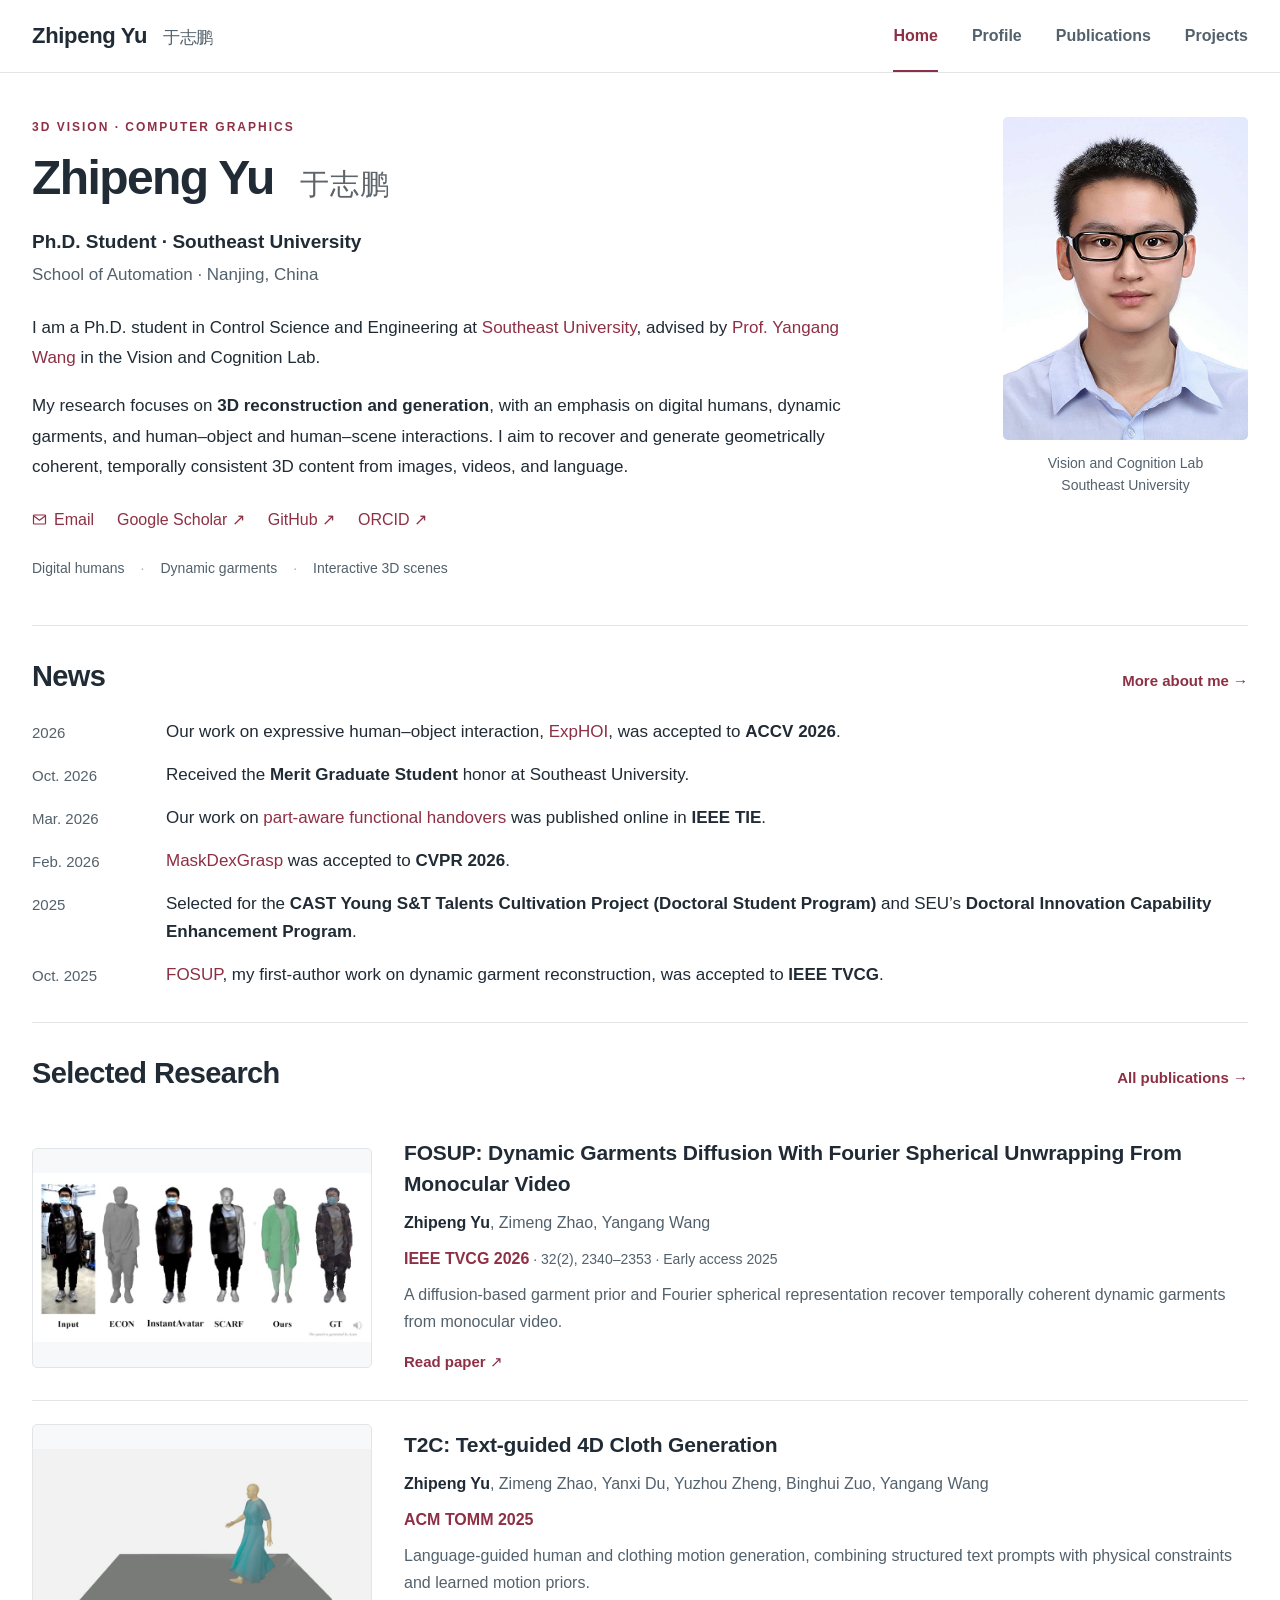
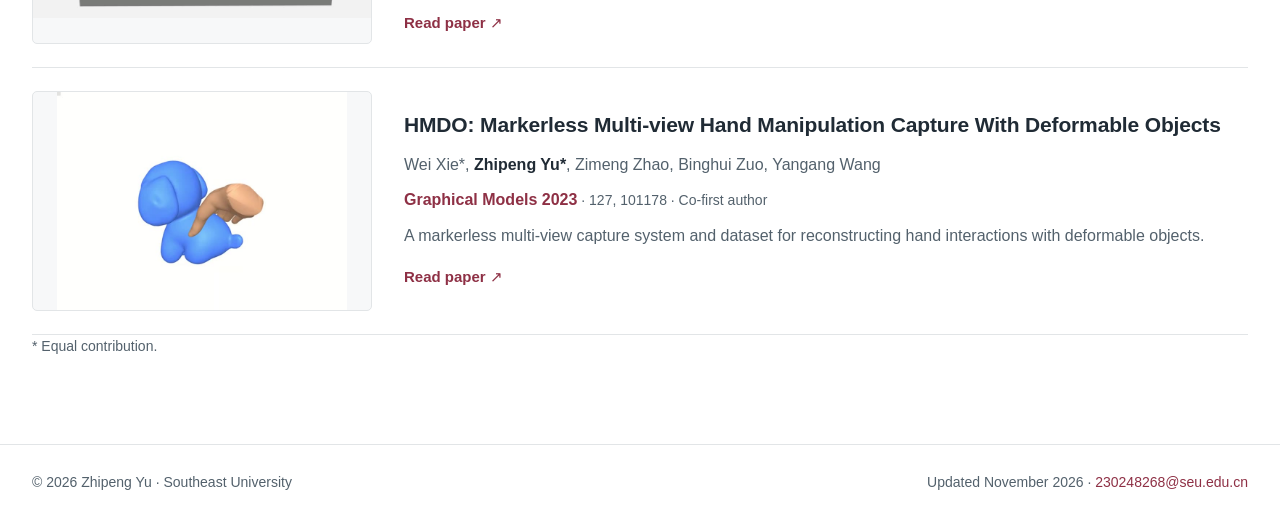
==== commit c89068ac: "更新主页，改用分栏式" ====
--- a/index.html
+++ b/index.html
@@ -1,312 +1,52 @@
-<!DOCTYPE html>
-<!-- saved from url=(0025)https://zhipengyu28.github.io/ -->
-<html><head><meta http-equiv="Content-Type" content="text/html; charset=UTF-8">
-    
-    
-    <title>Zhipeng Yu</title>
-    
-    <meta name="author" content="Zhipeng Yu">
-
-    <!-- Enable responsive viewport -->
-    <meta name="viewport" content="width=device-width, initial-scale=1.0">
-    <meta name="keywords" content="Zhipeng Yu, Yu Zhipeng, Zhipeng, 于, 志鹏, 东南大学, 自动化学院">
-
-    <!-- Le styles -->
-    <link href="./Zhipeng Yu_files/bootstrap.min.css" rel="stylesheet">
-    <link href="./Zhipeng Yu_files/font-awesome.min.css" rel="stylesheet">
-    <link href="./Zhipeng Yu_files/syntax.css" rel="stylesheet">
-    <link href="./Zhipeng Yu_files/style.css" rel="stylesheet">
-    <link rel="shortcut icon" href="https://tneitap.gitee.io/assets/imgs/icons/head_mice.svg" type="image/x-icon">
-
-    <link rel="alternate" type="application/rss+xml" title="" href="https://tneitap.gitee.io/assets/feed.xml">
-    <!-- Global site tag (gtag.js) - Google Analytics -->
-    <script type="text/javascript" async="" src="https://www.google-analytics.com/analytics.js"></script><script type="text/javascript" async="" src="./Zhipeng Yu_files/inpage_linkid.js.下载" id="undefined"></script><script type="text/javascript" async="" src="./Zhipeng Yu_files/ga.js.下载"></script><script type="text/javascript" async="" src="./Zhipeng Yu_files/analytics.js.下载"></script><script async="" src="./Zhipeng Yu_files/js"></script>
-    <script>
-        window.dataLayer = window.dataLayer || [];
-        function gtag(){dataLayer.push(arguments);}
-        gtag('js', new Date());
-
-        gtag('config', 'UA-143609665-1');
-    </script>
-
-    <style>
-        #icon-list li{list-style-type:none; float:left; margin:0px; padding-left: 0px}
-        #icon-list li a { position:relative; display:block;margin-right:20px}
-        #icon-list img { width: 36px; height: 36px; display:block}
-        #icon-list img:hover { -webkit-transform: scale(1.2); 
-                        -moz-transform: scale(1.2); 
-                        -o-transform: scale(1.2); 
-                        -ms-transform: scale(1.2); 
-                        filter:alpha(Opacity=60);
-                        -moz-opacity:0.6;
-                        opacity: 0.6;}
-    </style>
-</head>
-
-<body>
-    <div class="ccontent"> 
-    <!-- Post The Following Info in the center.  -->
-
-        <div class="content heading">
-        <!-- content heading -left -->
-        <div id="contact-list" class="div_left">
-                <img src="./Zhipeng Yu_files/yzp.jpg" class="img-circle">
-        </div>
-
-        <!-- content heading -right -->
-        <div id="contact-list" class="div_right">
-            <h1>Zhipeng Yu 于志鹏</h1>
-            <p>Ph.D. Student</p>
-            <p><a href="https://www.yangangwang.com/#people">Vision and Cognition Lab</a></p>
-            <p><a href="https://automation.seu.edu.cn/main.htm">School of Automation, Southeast University</a></p>
-
-            <!-- Link of other accounts:  -->
-            <div id="icon-list">
-                <li><a href="https://scholar.google.com/citations?hl=en&user=5W_KqvQAAAAJ">
-                    <img src="./Zhipeng Yu_files/link_ScholarSquare_1024full.svg" title="Google Scholar">
-                    </a>
-                </li>
-                <li><a href="https://www.linkedin.com/in/%E5%BF%97%E9%B9%8F-%E4%BA%8E-923201301/">
-                    <img src="./Zhipeng Yu_files/link_LinkedinSquare_1024full.svg" title="LinkedIn">
-                    </a>
-                </li>
-                <li><a href="https://github.com/ZhiPengYU28">
-                    <img src="./Zhipeng Yu_files/link_GithubCircle_1024full.svg" title="Github">
-                    </a>
-                </li>
-                <li><a href="https://gitee.com/zhipengyu_admin">
-                    <img src="./Zhipeng Yu_files/link_GiteeCircle_1024full.svg" title="Gitee">
-                    </a>
-                </li>
-                <!-- <li><a href="https://stackoverflow.com/users/8906697/Zhipeng-Yu?tab=profile">
-                    <img src="./Zhipeng Yu_files/link_StackoverflowSquare_1024full.svg" title="Stackoverflow">
-                    </a>
-                </li> -->
-                <!-- <li><a href="https://www.zhihu.com/people/????">
-                    <img src="./Zhipeng Yu_files/link_ZhihuSquare2.svg" title="ZhiHu">
-                    </a>
-                </li> -->
-            </div>
-            
-            <div id="contact-list" style="line-height: 36px">
-                <ul class="list-unstyled list-inline"></ul>
-                <p>zhipengyu28@gmail.com | <a href="https://zhipengyu28.github.io/doc/resume.pdf"> Résumé (PDF) </a> </p>
-            </div>
-        </div> <!-- end div_right -->
-        </div> <!-- end content heading -->
-
-        <div class="Bio">
-        <header>
-            <h1 margin="0px"> About</h1>
-        </header>
-        <p>
-        Zhipeng Yu is currently a Ph.D. student advised by <a href="https://www.yangangwang.com/">Yangang Wang</a> at <a href="https://www.seu.edu.cn/">Southeast University</a>. 
-        </p>
-        <p>
-        His research focus is on learning-based 3D reconstruction with clean geometry.
-        </p>
-        Especially the human-centered interaction reconstruction, such as the interaction between people and clothing, objects.
-        </div>
-
-        <br>
-        <br>
-        <div class="News">
-        <header>
-            <h1> News</h1>
-        </header>
-
-        <ul style="padding-left:2em">
-            <li style="padding-bottom:0.5em">
-                <span style="display:inline-block;width:6em">2026.02.20</span>
-                <span>I completed a half marathon in 1 hour and 31 minutes!</span>
-            </li>
-            <li style="padding-bottom:0.5em">
-                <span style="display:inline-block;width:6em">2026.02.20</span>
-                <span>One paper accepted by CVPR.</span>
-            </li>
-            <li style="padding-bottom:0.5em">
-                <span style="display:inline-block;width:6em">2025.12.05</span>
-                <span>I am leading the DoctoralStudent Program of the Young S&T Talents Cultivation Project, CAST!</span>
-            </li>
-            <li style="padding-bottom:0.5em">
-                <span style="display:inline-block;width:6em">2025.11.26</span>
-                <span> I am leading the SEU Innovation Capability Enhancement Plan for Doctoral Students.</span>
-            </li>
-            <li style="padding-bottom:0.5em">
-                <span style="display:inline-block;width:6em">2025.10.01</span>
-                <span>One paper accepted by TVCG. My first top journal as the first author!</span>
-            </li>
-            <li style="padding-bottom:0.5em">
-                <span style="display:inline-block;width:6em">2025.05.09</span>
-                <span>One paper accepted by TOMM.</span>
-            </li>
-            <li style="padding-bottom:0.5em">
-                <span style="display:inline-block;width:6em">2024.03.31</span>
-                <span>Created this Homepage.</span>
-            </li>
-        </ul>
-        </div>
-        
-
-        <br>
-        <br>
-        <div class="Research">
-        <header>
-            <h1> Research </h1>
-        </header>
-            <hr class="hr-text" data-content="2025">
-            <!-- MaskDexGrasp -->
-            <div id="MaskDexGrasp" class="div_left">
-                <img src="./Zhipeng Yu_files/MaskDexGrasp.jpg" class="img-square" width="256">
-            </div>
-            <div id="MaskDexGrasp" class="div_right">
-                <p><strong>MaskDexGrasp: Generative Masked Modeling for Part-Aware <br> Dexterous Grasp Synthesis</strong>
-                    <br>Binghui Zuo, Lin Zhou, Haoxuan Xu, Jianan Yan, <font color="#FF6347">Zhipeng Yu</font>, <br>Zekai Liu, and Yangang Wang<br>
-                    <em>IEEE/CVF Conference on Computer Vision and Pattern Recognition</em><b> (CVPR)</b>, 2026
-                    <br>[<a href="https://cvpr.thecvf.com/virtual/2026/poster/39063">paper</a>]
-                </p>
-            </div>
-
-            <hr class="hr-text" data-content="2025">
-            <!-- TeGM -->
-            <div id="FOSUP" class="div_left">
-                <img src="./Zhipeng Yu_files/FOSUP.jpg" class="img-square" width="256">
-            </div>
-            <div id="FOSUP" class="div_right">
-                <p><strong>FOSUP: Dynamic Garments Diffusion With Fourier Spherical <br> Unwrapping From Monocular Video</strong>
-                    <br><font color="#FF6347">Zhipeng Yu</font>, Zimeng Zhao, and Yangang Wang<br>
-                    <em>IEEE Transactions on Visualization and Computer Graphics</em><b> (TVCG)</b>, 2025
-                    <br>[<a href="https://ieeexplore.ieee.org/document/11217272">paper</a>]
-                </p>
-            </div>
-
-            <hr class="hr">
-
-            <!-- T2C -->
-            <div id="T2C" class="div_left">
-                <img src="./Zhipeng Yu_files/T2C.jpg" class="img-square" width="256">
-            </div>
-            <div id="T2C" class="div_right">
-                <p><strong>T2C: Text-guided 4D Cloth Generation</strong>
-                    <br><font color="#FF6347">Zhipeng Yu</font>, Zimeng Zhao, Yanxi Du, Yuzhou Zheng, Binghui Zuo, <br>and Yangang Wang<br>
-                    <em>ACM Transactions on Multimedia Computing, Communications and <br>Applications</em><b> (TOMM)</b>, 2025
-                    <br>[<a href="https://dl.acm.org/doi/10.1145/3735642">paper</a>]
-                </p>
-            </div>
-
-            <hr class="hr-text" data-content="2024">
-            <!-- TexDC -->
-            <div id="TexDC" class="div_left">
-                <img src="./Zhipeng Yu_files/TexDC.jpg" class="img-square" width="256">
-            </div>
-            <div id="TexDC" class="div_right">
-                <p><strong>TexDC: Text-Driven Disease-Aware 4D Cardiac Cine MRI Images <br>Generation</strong>
-                    <br>Cong Li, Xiaohan Yuan, <font color="#FF6347">Zhipeng Yu</font>, and Yangang Wang<br>
-                    <em>Asian Conference on Computer Vision</em><b> (ACCV)</b>, 2024
-                    <br>[<a href="https://openaccess.thecvf.com/content/ACCV2024/html/Liu_TexDC_Text-Driven_Disease-Aware_4D_Cardiac_Cine_MRI_Images_Generation_ACCV_2024_paper.html">paper</a>]
-                </p>
-            </div>
-
-            <hr class="hr">
-
-            <!-- GraspDiff -->
-            <div id="GraspDiff" class="div_left">
-                <img src="./Zhipeng Yu_files/GraspDiff.jpg" class="img-square" width="256">
-            </div>
-            <div id="GraspDiff" class="div_right">
-                <p><strong>GraspDiff: Grasping Generation for Hand-Object Interaction with <br>Multimodal Guided Diffusion</strong>
-                    <br>Binghui Zuo, Zimeng Zhao, Wenqian Sun, Xiaohan Yuan, <font color="#FF6347">Zhipeng Yu</font>, <br>and Yangang Wang<br>
-                    <em>IEEE Transactions on Visualization and Computer Graphics</em><b> (TVCG)</b>, 2024
-                    <br>[<a href="https://ieeexplore.ieee.org/document/10689328">paper</a>]
-                </p>
-            </div>
-
-            <hr class="hr-text" data-content="2023">
-            <!-- hmdo2023 -->
-            <!-- https://www.webofscience.com/wos/alldb/full-record/MEDLINE:37022000 -->
-            <div id="hmdo2023" class="div_left">
-                <img src="./Zhipeng Yu_files/paper_2023_hmdo.png" class="img-square" width="256">
-            </div>
-            <div id="hmdo2023" class="div_right">
-                <p><strong>HMDO : Markerless Multi-view Hand Manipulation Capture <br>with Deformable Objects</strong>
-                    <br>Wei Xie*, <font color="#FF6347">Zhipeng Yu*</font>, Zimeng Zhao, Binghui Zuo and Yangang Wang<br>
-                    <em>Graphical Models</em><b> (GM)</b>, 2023
-                    <br>[<a href="https://arxiv.org/abs/2301.07652">paper</a>]
-                </p>
-            </div>
-
-            <hr class="hr-text" data-content="2022">
-            <!-- CICAI -->
-            <!-- https://www.webofscience.com/wos/alldb/full-record/MEDLINE:37022000 -->
-            <div id="CICAI" class="div_left">
-                <img src="./Zhipeng Yu_files/CICAI.jpg" class="img-square" width="256">
-            </div>
-            <div id="CICAI" class="div_right">
-                <p><strong>A synchronized multi-view system for real-time 3D hand pose estimation</strong>
-                    <br><font color="#FF6347">Zhipeng Yu*</font>, and Yangang Wang<br>
-                    <em>CAAI International Conference on Artificial Intelligence</em>, 2022
-                    <br>[<a href="https://dl.acm.org/doi/10.1007/978-3-031-20503-3_53">paper</a>]
-                </p>
-            </div>
-        </div>
-
-
-        <br>
-        <br/>
-        <div class="Project">
-        <header>
-            <h1> Project </h1>
-        </header>
-            <!-- Multi-camera synchronization control system -->
-            <div id="camera2023" class="div_left">
-                <img src="./Zhipeng Yu_files/project_2022_multicamera.jpg" class="img-square" width="256">
-            </div>
-            <div id="camera2023" class="div_right">
-                <p><strong>Multi-camera synchronization control system</strong>
-                    <br>Multi-camera synchronized capture system using hardware control signal.
-                    <br>Applied to human body motion capture, hand motion capture, <br>and dynamic scene reconstruction.
-                    <br>[<a href="https://gitee.com/seuvcl/vclopenmocap">code</a>]
-                </p>
-            </div>
-        </div>
-        
-
-        <br/>
-        <br>
-        <div class="Honors & Awards">
-        <header>
-            <h1> Honors & Awards </h1>
-        </header>
-
-        <ul style="padding-left:2em">
-            <li style="padding-bottom:0.5em">
-                <span style="display:inline-block;width:9.5em">2025.12</span>
-                DoctoralStudent Program of the Young S&T Talents Cultivation Project, CAST
-            </li>
-            <li style="padding-bottom:0.5em">
-                <span style="display:inline-block;width:9.5em">2022.06</span>
-                Outstanding Graduate Student Leader in Southeast University
-            </li>
-            <li style="padding-bottom:0.5em">
-                <span style="display:inline-block;width:9.5em">2022.06</span>
-                Excellent Graduate of JiangSu Province
-            </li>
-            <li style="padding-bottom:0.5em">
-                <span style="display:inline-block;width:9.5em">2021.05</span>
-                Second Prize, RoboCup China Open
-            </li>
-            <li style="padding-bottom:0.5em">
-                <span style="display:inline-block;width:9.5em">2020.06</span>
-                Southeast University President Scholarship
-            </li>
-            <li style="padding-bottom:0.5em">
-                <span style="display:inline-block;width:9.5em">2020.06</span>
-                Outstanding Student Leader of Southeast University
-            </li>
-        </ul></div>
-
-
-    </div>
-    <!-- end div of ccontent  -->
-
-</body></html>+<!doctype html>
+<html lang="en">
+<head>
+  <meta charset="utf-8">
+  <meta name="viewport" content="width=device-width, initial-scale=1">
+  <meta name="description" content="Zhipeng Yu is a Ph.D. student at Southeast University researching 3D reconstruction and generation of humans, garments, and interactive scenes.">
+  <meta name="author" content="Zhipeng Yu">
+  <meta name="color-scheme" content="light">
+  <title>Home | Zhipeng Yu</title>
+  <link rel="icon" href="assets/favicon.svg" type="image/svg+xml">
+  <link rel="stylesheet" href="assets/site.css">
+  <script src="assets/site.js?v=d2fbb3784f" defer></script>
+</head>
+<body>
+<a class="skip-link" href="#main">Skip to content</a>
+<header class="site-header"><div class="wrap header-inner">
+  <a class="brand" href="index.html">Zhipeng Yu <span lang="zh-CN">于志鹏</span></a>
+  <nav aria-label="Main navigation"><a href="index.html" aria-current="page">Home</a><a href="profile.html">Profile</a><a href="publications.html">Publications</a><a href="projects.html">Projects</a></nav>
+</div></header>
+<main id="main" class="wrap"><section class="hero" aria-labelledby="home-title"><div class="hero-copy">
+<div class="identity"><p class="eyebrow">3D Vision · Computer Graphics</p><h1 id="home-title">Zhipeng Yu <span class="cn" lang="zh-CN">于志鹏</span></h1>
+<div class="role">Ph.D. Student · Southeast University</div><div class="affiliation">School of Automation · Nanjing, China</div></div>
+<div class="bio"><p>I am a Ph.D. student in Control Science and Engineering at <a href="https://www.seu.edu.cn/english/">Southeast University</a>, advised by <a href="https://www.yangangwang.com/">Prof. Yangang Wang</a> in the Vision and Cognition Lab.</p>
+<p>My research focuses on <strong>3D reconstruction and generation</strong>, with an emphasis on digital humans, dynamic garments, and human–object and human–scene interactions. I aim to recover and generate geometrically coherent, temporally consistent 3D content from images, videos, and language.</p></div><div class="contact-links" aria-label="Contact and academic profiles">
+    <a href="mailto:230248268@seu.edu.cn"><svg viewBox="0 0 20 20" aria-hidden="true"><rect x="2" y="4" width="16" height="12" rx="1"/><path d="m2 5 8 6 8-6"/></svg>Email</a>
+    <a href="https://scholar.google.com/citations?hl=en&amp;user=5W_KqvQAAAAJ" target="_blank" rel="noopener noreferrer">Google Scholar ↗</a><a href="https://github.com/ZhiPengYU28" target="_blank" rel="noopener noreferrer">GitHub ↗</a><a href="https://orcid.org/0009-0000-1414-3801" target="_blank" rel="noopener noreferrer">ORCID ↗</a></div><div class="research-topics"><span>Digital humans</span><span>Dynamic garments</span><span>Interactive 3D scenes</span></div></div>
+<figure style="margin:0"><img class="portrait" src="assets/images/portrait.jpg" alt="Portrait of Zhipeng Yu" width="413" height="567"><figcaption class="portrait-caption">Vision and Cognition Lab<br>Southeast University</figcaption></figure></section><section class="section" aria-labelledby="news-title"><div class="section-heading"><h2 id="news-title">News</h2><a class="text-link" href="profile.html">More about me →</a></div>
+<div class="news-list">
+<div class="news-row"><time class="date" datetime="2026">2026</time><p>Our work on expressive human–object interaction, <a href="publications.html#exphoi">ExpHOI</a>, was accepted to <strong>ACCV 2026</strong>.</p></div>
+<div class="news-row"><time class="date" datetime="2026-10">Oct. 2026</time><p>Received the <strong>Merit Graduate Student</strong> honor at Southeast University.</p></div>
+<div class="news-row"><time class="date" datetime="2026-03">Mar. 2026</time><p>Our work on <a href="publications.html#handover">part-aware functional handovers</a> was published online in <strong>IEEE TIE</strong>.</p></div>
+<div class="news-row"><time class="date" datetime="2026-02">Feb. 2026</time><p><a href="publications.html#maskdexgrasp">MaskDexGrasp</a> was accepted to <strong>CVPR 2026</strong>.</p></div>
+<div class="news-row"><time class="date" datetime="2025">2025</time><p>Selected for the <strong>CAST Young S&amp;T Talents Cultivation Project (Doctoral Student Program)</strong> and SEU’s <strong>Doctoral Innovation Capability Enhancement Program</strong>.</p></div>
+<div class="news-row"><time class="date" datetime="2025-10">Oct. 2025</time><p><a href="publications.html#fosup">FOSUP</a>, my first-author work on dynamic garment reconstruction, was accepted to <strong>IEEE TVCG</strong>.</p></div>
+</div></section><section class="section" aria-labelledby="selected-title"><div class="section-heading"><h2 id="selected-title">Selected Research</h2><a class="text-link" href="publications.html">All publications →</a></div><article class="paper" id="fosup" data-publication data-topic="garments">
+    <div class="paper-media"><video class="motion-preview" muted loop playsinline preload="metadata" poster="assets/images/fosup-poster.jpg" tabindex="0" role="button" aria-pressed="false" aria-label="Play or pause preview: FOSUP reconstructs loose dynamic garments from monocular video" width="800" height="500"><source src="assets/media/fosup-preview.mp4" type="video/mp4">Your browser does not support video.</video></div><div><h3><a href="https://doi.org/10.1109/TVCG.2025.3625117" target="_blank" rel="noopener noreferrer">FOSUP: Dynamic Garments Diffusion With Fourier Spherical Unwrapping From Monocular Video</a></h3>
+    <p class="authors"><strong>Zhipeng Yu</strong>, Zimeng Zhao, Yangang Wang</p>
+    <p class="venue"><strong>IEEE TVCG 2026</strong><span class="paper-note"> · 32(2), 2340–2353 · Early access 2025</span></p>
+    <p class="paper-desc">A diffusion-based garment prior and Fourier spherical representation recover temporally coherent dynamic garments from monocular video.</p>
+    <div class="paper-links"><a href="https://doi.org/10.1109/TVCG.2025.3625117" target="_blank" rel="noopener noreferrer">Read paper</a></div></div></article><article class="paper" id="t2c" data-publication data-topic="garments">
+    <div class="paper-media"><video class="motion-preview" muted loop playsinline preload="metadata" poster="assets/images/t2c-poster.jpg" tabindex="0" role="button" aria-pressed="false" aria-label="Play or pause preview: Text-guided generation of coordinated human and clothing motion" width="800" height="500"><source src="assets/media/t2c-preview.mp4" type="video/mp4">Your browser does not support video.</video></div><div><h3><a href="https://doi.org/10.1145/3735642" target="_blank" rel="noopener noreferrer">T2C: Text-guided 4D Cloth Generation</a></h3>
+    <p class="authors"><strong>Zhipeng Yu</strong>, Zimeng Zhao, Yanxi Du, Yuzhou Zheng, Binghui Zuo, Yangang Wang</p>
+    <p class="venue"><strong>ACM TOMM 2025</strong></p>
+    <p class="paper-desc">Language-guided human and clothing motion generation, combining structured text prompts with physical constraints and learned motion priors.</p>
+    <div class="paper-links"><a href="https://doi.org/10.1145/3735642" target="_blank" rel="noopener noreferrer">Read paper</a></div></div></article><article class="paper" id="hmdo" data-publication data-topic="interaction">
+    <div class="paper-media"><video class="motion-preview" muted loop playsinline preload="metadata" poster="assets/images/hmdo-poster.jpg" tabindex="0" role="button" aria-pressed="false" aria-label="Play or pause preview: Multi-view reconstruction of hands manipulating deformable objects" width="800" height="500"><source src="assets/media/hmdo-preview.mp4" type="video/mp4">Your browser does not support video.</video></div><div><h3><a href="https://doi.org/10.1016/j.gmod.2023.101178" target="_blank" rel="noopener noreferrer">HMDO: Markerless Multi-view Hand Manipulation Capture With Deformable Objects</a></h3>
+    <p class="authors">Wei Xie*, <strong>Zhipeng Yu*</strong>, Zimeng Zhao, Binghui Zuo, Yangang Wang</p>
+    <p class="venue"><strong>Graphical Models 2023</strong><span class="paper-note"> · 127, 101178 · Co-first author</span></p>
+    <p class="paper-desc">A markerless multi-view capture system and dataset for reconstructing hand interactions with deformable objects.</p>
+    <div class="paper-links"><a href="https://doi.org/10.1016/j.gmod.2023.101178" target="_blank" rel="noopener noreferrer">Read paper</a></div></div></article><p class="paper-note">* Equal contribution.</p></section></main>
+<footer class="site-footer"><div class="wrap footer-inner"><p>© 2026 Zhipeng Yu · Southeast University</p><p>Updated November 2026 · <a href="mailto:230248268@seu.edu.cn">230248268@seu.edu.cn</a></p></div></footer>
+</body></html>
--- a/assets/site.css
+++ b/assets/site.css
@@ -0,0 +1,26 @@
+:root{--ink:#202b35;--muted:#627079;--accent:#8e3045;--accent-soft:#f7eef0;--line:#e2e5e7;--paper:#fff;--wash:#f7f8f9;--width:1080px}
+*{box-sizing:border-box}html{scroll-behavior:smooth;scroll-padding-top:90px}body{margin:0;background:var(--paper);color:var(--ink);font:16px/1.75 -apple-system,BlinkMacSystemFont,"Segoe UI","Microsoft YaHei",Arial,sans-serif}a{color:var(--accent);text-decoration:none}a:hover{text-decoration:underline;text-underline-offset:4px}img{display:block;max-width:100%;height:auto}button,input{font:inherit}button,a,input,summary{-webkit-tap-highlight-color:transparent}a:focus-visible,button:focus-visible,input:focus-visible,summary:focus-visible{outline:3px solid var(--accent);outline-offset:5px}h1,h2,h3,p{margin-top:0}h1,h2,h3{line-height:1.25;color:var(--ink)}h1{font-size:44px;letter-spacing:-1.6px;font-weight:650;margin-bottom:18px}h2{font-size:27px;letter-spacing:-.6px;font-weight:650;margin-bottom:25px}h3{font-size:19px;font-weight:650;margin-bottom:9px}p{margin-bottom:17px}.wrap{width:min(var(--width),calc(100% - 64px));margin:auto}.skip-link{position:absolute;top:-80px;left:20px;background:#fff;padding:8px;z-index:10}.skip-link:focus{top:8px}.site-header{position:sticky;top:0;z-index:5;background:rgba(255,255,255,.97);border-bottom:1px solid var(--line)}.header-inner{min-height:78px;display:flex;align-items:center;justify-content:space-between;gap:25px}.brand{font-size:19px;font-weight:650;color:var(--ink);letter-spacing:-.3px}.brand span{font-weight:400;color:var(--muted);font-size:15px;margin-left:10px}nav{display:flex;gap:31px;align-self:stretch}nav a{display:flex;align-items:center;border-bottom:2px solid transparent;color:var(--muted);font-size:14px;font-weight:550;padding-top:2px}nav a[aria-current=page]{border-color:var(--accent);color:var(--accent)}nav a:hover{color:var(--accent);text-decoration:none}.hero{padding:66px 0 55px;display:grid;grid-template-columns:minmax(0,1fr) 205px;gap:72px;align-items:start}.eyebrow{font-size:11px;font-weight:700;letter-spacing:2px;text-transform:uppercase;color:var(--accent);margin-bottom:13px}.hero h1 .cn{font-weight:400;letter-spacing:1px;font-size:25px;margin-left:14px;color:#5d646a;white-space:nowrap}.role{font-size:17px;font-weight:550;margin-bottom:3px}.affiliation{color:var(--muted);margin-bottom:23px}.hero-copy{max-width:710px}.hero-copy p{line-height:1.85}.portrait{width:205px;height:270px;object-fit:cover;object-position:center top;border-radius:5px;background:var(--wash)}.portrait-caption{font-size:12px;color:var(--muted);line-height:1.6;text-align:center;margin-top:12px}.contact-links{display:flex;gap:10px 23px;flex-wrap:wrap;font-size:14px;margin-top:23px}.contact-links a{display:inline-flex;align-items:center;gap:7px}.contact-links svg{width:15px;height:15px;stroke:currentColor;fill:none;stroke-width:1.6}.research-topics{display:flex;gap:8px 16px;flex-wrap:wrap;color:var(--muted);font-size:12px;margin-top:24px}.research-topics span+span:before{content:'·';margin-right:16px;color:#a5adb4}.section{padding:40px 0;border-top:1px solid var(--line)}.section-heading{display:flex;align-items:baseline;justify-content:space-between;gap:20px;margin-bottom:24px}.section-heading h2{margin:0}.text-link{font-size:13px;font-weight:550;white-space:nowrap}.news-list{display:grid;gap:14px}.news-row{display:grid;grid-template-columns:100px 1fr;gap:24px;font-size:15px}.date{color:var(--muted);font-variant-numeric:tabular-nums;font-size:13px;padding-top:2px}.news-row p{margin:0}.paper{display:grid;grid-template-columns:244px minmax(0,1fr);gap:28px;padding:28px 0;border-bottom:1px solid var(--line)}.paper:first-child{padding-top:0}.paper:last-child{border-bottom:0}.paper-image{height:157px;width:100%;object-fit:contain;background:var(--wash);border:1px solid #edf0f1;border-radius:4px;padding:9px}.paper h3{font-size:17px;line-height:1.5;letter-spacing:-.15px}.paper h3 a{color:var(--ink)}.paper h3 a:hover{color:var(--accent)}.authors{font-size:13px;color:var(--muted);line-height:1.7;margin-bottom:8px}.authors strong{color:var(--ink);font-weight:650}.venue{font-size:13px;margin-bottom:9px}.venue strong{color:var(--accent);font-weight:650}.paper-desc{font-size:13px;line-height:1.7;color:var(--muted);margin-bottom:10px}.paper-links{display:flex;gap:18px;flex-wrap:wrap;font-size:12px;font-weight:600}.paper-links a:after{content:' ↗';font-weight:400}.paper-links a[href^='doc/']:after{content:' ↓'}.paper-note{font-size:12px;color:var(--muted)}.page-intro{padding:53px 0 31px}.page-intro h1{font-size:36px;margin-bottom:12px}.page-intro p{color:var(--muted);max-width:740px;margin-bottom:0}.profile-hero{padding-top:45px;padding-bottom:38px}.profile-hero h1{font-size:36px}.profile-hero .portrait{height:230px;width:176px}.profile-hero figure{margin:0;justify-self:end}.profile-hero .hero-copy p{font-size:15px}.timeline{display:grid;gap:30px}.timeline-item{display:grid;grid-template-columns:168px minmax(0,1fr);gap:30px}.timeline-time{font-size:13px;color:var(--muted);padding-top:3px}.timeline-content{border-left:2px solid #e9dadd;padding-left:24px}.timeline-content h3{font-size:18px;margin-bottom:4px}.timeline-content p{font-size:14px;margin-bottom:3px}.timeline-content .detail{color:var(--muted);font-size:13px}.award-list{list-style:none;margin:0;padding:0;display:grid;gap:17px}.award-list li{display:grid;grid-template-columns:112px 1fr;gap:28px;font-size:14px}.award-list time{color:var(--muted);font-size:13px}.award-list small{color:var(--muted);display:block;font-size:12px;margin-top:3px}.two-column{display:grid;grid-template-columns:1fr 1fr;gap:60px}.two-column p{font-size:14px;color:var(--muted)}.filters{padding:18px 0;display:flex;gap:12px;align-items:center;flex-wrap:wrap;border-block:1px solid var(--line)}.filter-buttons{display:flex;gap:6px;flex-wrap:wrap}.filter-button{border:0;background:transparent;color:var(--muted);border-radius:4px;font-size:13px;cursor:pointer;padding:8px 13px}.filter-button[aria-pressed=true]{color:var(--accent);background:var(--accent-soft);font-weight:600}.search{margin-left:auto;min-width:210px;max-width:100%;border:1px solid var(--line);padding:7px 12px;font-size:13px;border-radius:4px;color:var(--ink);background:white}.results-label{font-size:12px;color:var(--muted);margin:15px 0 30px}.publication-group{margin-bottom:33px}.year-heading{font-size:21px;margin-bottom:24px;display:flex;align-items:center;gap:18px}.year-heading:after{content:'';height:1px;background:var(--line);flex:1}.status{font-size:11px;padding:3px 7px;background:var(--accent-soft);color:var(--accent);border-radius:3px;margin-left:8px;white-space:nowrap}.project{padding:31px 0 35px;border-top:1px solid var(--line);display:grid;grid-template-columns:330px minmax(0,1fr);gap:37px}.project img{width:100%;height:220px;object-fit:contain;background:var(--wash);padding:10px;border-radius:4px}.project h2{font-size:23px;margin:10px 0 14px}.project p,.project li{font-size:14px;color:var(--muted)}.project ul{padding-left:18px;margin:0 0 17px}.project-meta{font-size:12px;color:var(--accent)}.project figcaption{font-size:11px;color:var(--muted);line-height:1.6;margin-top:8px}.project figure{margin:0}.patent{border-left:3px solid var(--accent);padding:3px 0 3px 23px;margin:24px 0 16px}.patent p{font-size:14px;color:var(--muted);margin-bottom:5px}.grant{display:grid;grid-template-columns:80px 1fr;gap:24px;padding:18px 0}.grant h3{font-size:16px;margin-bottom:6px}.grant p{font-size:13px;color:var(--muted);margin:0}.site-footer{margin-top:50px;padding:26px 0 32px;border-top:1px solid var(--line);color:var(--muted);font-size:12px}.footer-inner{display:flex;gap:20px;justify-content:space-between}.footer-inner p{margin:0}.empty-state{padding:45px 0;color:var(--muted);text-align:center}video{max-width:100%;width:100%;background:var(--wash);border-radius:4px}.media-note{font-size:12px;color:var(--muted)}[hidden]{display:none!important}noscript p{background:var(--wash);font-size:13px;padding:12px}
+/* Larger reading sizes and a more balanced content area on desktop displays. */
+.paper-media{min-width:0;align-self:center}
+.paper-media video{display:block;width:100%;height:220px;object-fit:contain;background:var(--wash);border:1px solid var(--line);border-radius:5px}
+.motion-preview{cursor:pointer}.motion-preview:focus-visible{outline:3px solid var(--accent);outline-offset:5px}
+.project .paper-media video{height:250px}
+.hardware-details{font-size:14px;margin-top:12px}.hardware-details summary{color:var(--accent);cursor:pointer;padding:4px 0}.hardware-details img{margin-top:10px}
+@media screen and (min-width:761px){
+  :root{--width:1240px;--muted:#53616c}
+  body{font-size:17px;line-height:1.7}
+  .header-inner{min-height:72px}.brand{font-size:22px}.brand span{font-size:17px}nav{gap:34px}nav a{font-size:16px}
+  .hero{padding:44px 0;grid-template-columns:minmax(0,1fr) 245px;gap:60px}.hero-copy{max-width:820px}.hero-copy p{line-height:1.8}.hero h1{font-size:48px}.hero h1 .cn{font-size:29px}.portrait{width:245px;height:323px}.portrait-caption{font-size:14px}.role{font-size:19px}.affiliation{font-size:17px}
+  .eyebrow{font-size:12px;margin-bottom:9px}.contact-links{font-size:16px}.research-topics{font-size:14px}.section{padding:32px 0}h2{font-size:29px}.text-link{font-size:15px}.news-row{font-size:17px;grid-template-columns:110px 1fr}.date{font-size:15px}
+  .page-intro{padding:30px 0 20px}.page-intro h1{font-size:42px;margin-bottom:10px}.page-intro p{font-size:18px;max-width:1000px}
+  .filters{padding:13px 0;gap:12px}.filter-button{font-size:15px;padding:8px 12px}.filter-buttons{gap:5px}.search{font-size:15px;min-width:230px;padding:8px 12px}.results-label{font-size:14px;margin:12px 0 18px}
+  .year-heading{font-size:24px;margin-bottom:15px}.publication-group{margin-bottom:26px}
+  .paper{grid-template-columns:clamp(250px,27vw,340px) minmax(0,1fr);gap:32px;padding:23px 0;align-items:center}.paper-image{height:220px;padding:7px}.paper h3{font-size:21px;line-height:1.45;margin-bottom:11px}.authors{font-size:16px;line-height:1.65;margin-bottom:8px}.venue{font-size:16px;margin-bottom:9px}.paper-desc{font-size:16px;line-height:1.7;margin-bottom:12px}.paper-links{font-size:15px;gap:22px}.paper-links a{padding:2px 0}.paper-note{font-size:14px}
+  .profile-hero .hero-copy p{font-size:17px}.profile-hero .portrait{width:210px;height:277px}.timeline-time{font-size:15px}.timeline-content h3{font-size:21px}.timeline-content p{font-size:17px}.timeline-content .detail{font-size:15px}.award-list li{font-size:17px}.award-list time{font-size:15px}.award-list small{font-size:14px}.two-column p{font-size:17px}
+  .project{grid-template-columns:clamp(300px,30vw,380px) minmax(0,1fr);gap:36px;padding:26px 0 30px}.project img{height:250px;padding:7px}.project h2{font-size:27px}.project p,.project li{font-size:17px}.project-meta{font-size:15px}.project figcaption{font-size:14px}.patent p{font-size:17px}.grant h3{font-size:19px}.grant p{font-size:16px}.site-footer{font-size:14px;margin-top:36px}
+}
+@media screen and (min-width:1400px){:root{--width:1320px}.hero{gap:76px;grid-template-columns:minmax(0,1fr) 260px}.portrait{width:260px;height:343px}.paper{grid-template-columns:360px minmax(0,1fr);gap:36px}.paper-image,.paper-media video{height:235px}.project .paper-media video{height:250px}}
+@media(max-width:760px){.wrap{width:calc(100% - 40px)}.header-inner{min-height:99px;flex-wrap:wrap;gap:0;padding-top:13px}.brand{font-size:18px}.brand span{font-size:13px}nav{width:100%;gap:25px;min-height:45px;justify-content:space-between}nav a{font-size:13px}.hero{grid-template-columns:minmax(0,1fr) 138px;gap:25px;padding:38px 0}.hero h1{font-size:34px}.hero h1 .cn{font-size:20px;display:block;margin:8px 0 0}.portrait{width:138px;height:185px}.portrait-caption{font-size:10px}.hero-copy p{font-size:14px}.role{font-size:15px}.affiliation{font-size:13px}.hero .hero-copy{display:contents}.hero .identity{grid-column:1;grid-row:1}.hero figure{grid-column:2;grid-row:1;margin:0;align-self:center}.hero .bio,.hero .contact-links,.hero .research-topics{grid-column:1/-1}.hero .bio p:last-child{margin-bottom:0}.contact-links,.research-topics{margin-top:0}.hero{row-gap:24px}.section{padding:31px 0}h2{font-size:24px}.paper{grid-template-columns:190px minmax(0,1fr);gap:22px}.paper-image{height:142px}.news-row{gap:16px;grid-template-columns:76px 1fr;font-size:14px}.news-row .date{font-size:12px}.timeline-item{grid-template-columns:125px minmax(0,1fr);gap:16px}.timeline-content{padding-left:18px}.award-list li{gap:16px;grid-template-columns:86px 1fr}.two-column{gap:25px}.page-intro{padding-top:36px}.page-intro h1{font-size:31px}.profile-hero .portrait{width:138px;height:185px}.project{grid-template-columns:1fr;gap:18px}.project img{max-height:260px;height:auto;max-width:520px;margin:auto}.search{width:100%;margin-left:0}.footer-inner{flex-wrap:wrap}.filters{gap:15px}}
+@media(max-width:520px){.wrap{width:calc(100% - 34px)}.hero{grid-template-columns:minmax(0,1fr) 112px;gap:22px 17px}.hero h1{font-size:29px}.hero h1 .cn{font-size:19px}.portrait,.profile-hero .portrait{width:112px;height:151px}.portrait-caption{display:none}.eyebrow{font-size:10px;letter-spacing:1.5px}.role{font-size:14px}.affiliation{font-size:12px}.contact-links{gap:10px 17px;font-size:12px}.research-topics{gap:6px 12px;font-size:11px}.research-topics span+span:before{margin-right:12px}.paper{grid-template-columns:1fr;gap:15px;padding:25px 0}.paper-image{height:185px;padding:12px}.paper h3{font-size:17px}.paper-desc{font-size:13px}.section-heading{align-items:center;gap:10px}.section-heading h2{font-size:23px}.section-heading .text-link{font-size:11px}.timeline-item{grid-template-columns:1fr;gap:7px}.timeline-time{padding-left:20px}.timeline-content{padding-left:18px}.award-list li{grid-template-columns:63px 1fr;gap:14px}.two-column{grid-template-columns:1fr;gap:12px}.grant{grid-template-columns:48px 1fr;gap:16px}.filter-button{padding:7px 10px}.profile-hero h1{font-size:29px}.page-intro p{font-size:14px}.site-footer{margin-top:28px}.footer-inner{gap:7px}}
+@media(prefers-reduced-motion:reduce){html{scroll-behavior:auto}}
+@media print{.site-header{position:static}nav,.filters,.contact-links,.skip-link,video{display:none}.wrap{width:100%}.section,.paper,.project{break-inside:avoid}.site-footer{margin-top:20px}.hero{padding:20px 0}.paper-image{height:120px}.section{padding:20px 0}a{color:inherit}}
